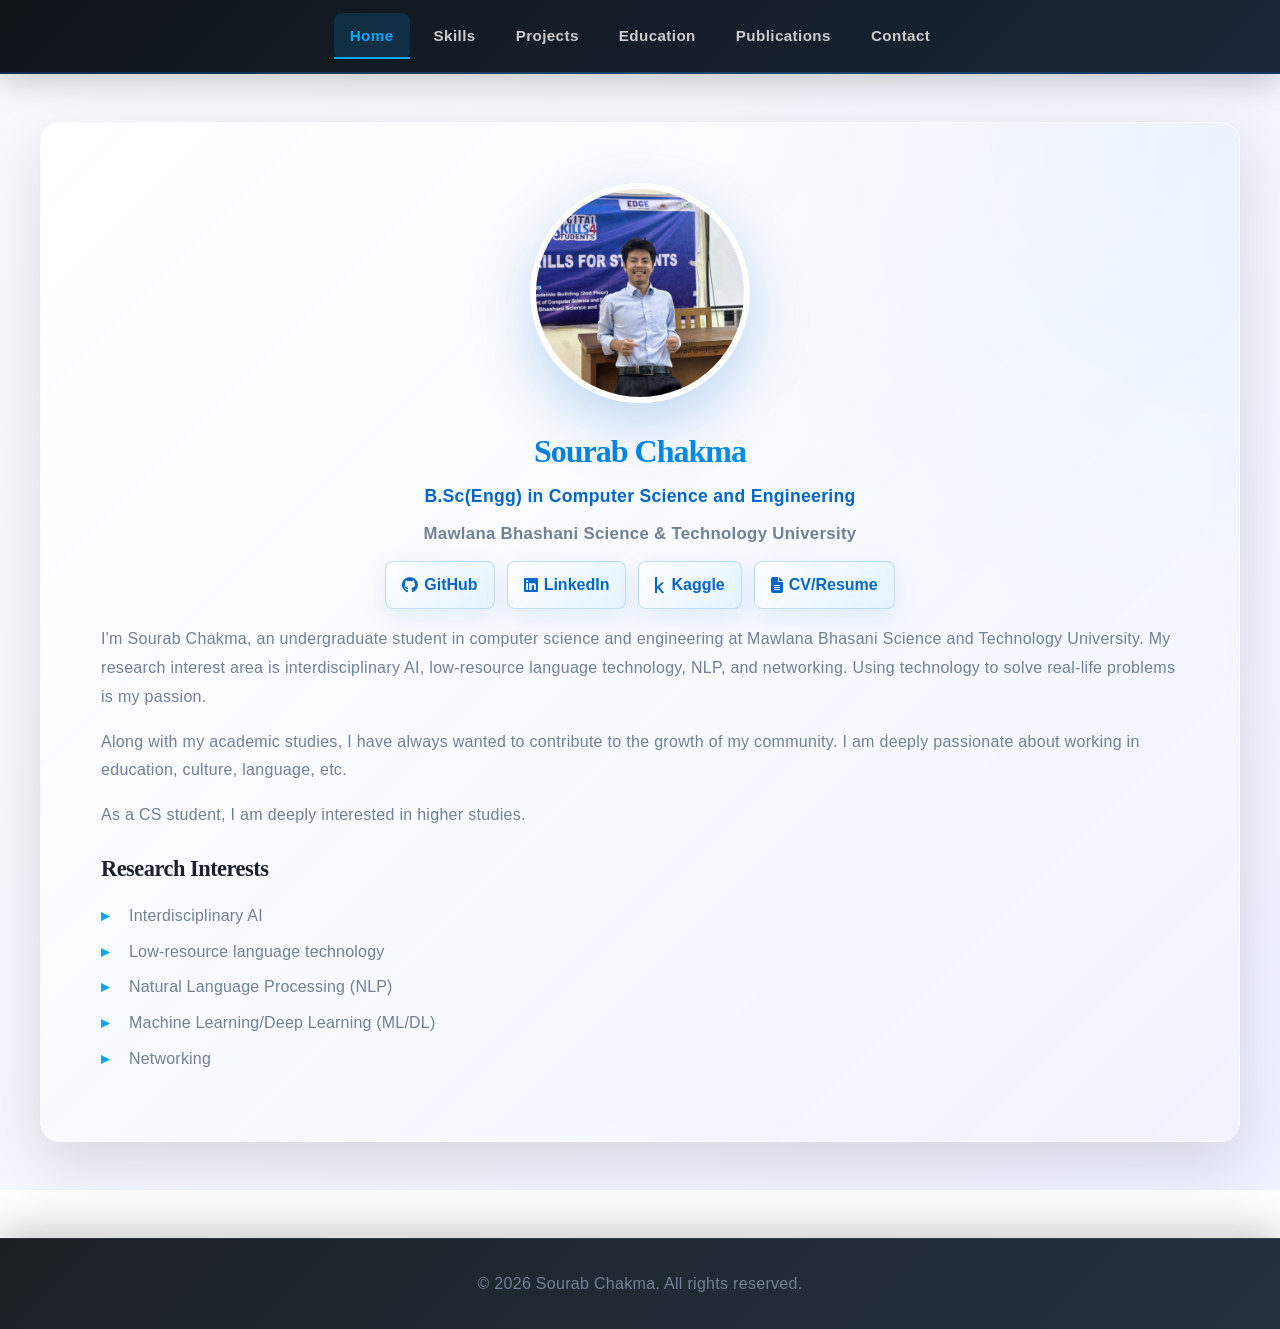
==== index.html @ adc8bde2 "Update: Move social links below university name" ====
<!DOCTYPE html>
<html lang="en">
<head>
    <meta charset="UTF-8">
    <meta name="viewport" content="width=device-width, initial-scale=1.0">
    <title>Sourab Chakma | Student Portfolio</title>
    <link rel="stylesheet" href="https://cdnjs.cloudflare.com/ajax/libs/font-awesome/6.5.1/css/all.min.css">
    <link rel="stylesheet" href="assets/styles.css">
</head>
<body>
    <div class="page-wrapper">
        <header class="main-header">
            <nav class="navbar">
                <button class="hamburger-menu" id="hamburger">
                    <span></span>
                    <span></span>
                    <span></span>
                </button>
                <ul class="nav-links" id="nav-links">
                    <li><a href="index.html">Home</a></li>
                    <li><a href="Skills.html">Skills</a></li>
                    <li><a href="projects.html">Projects</a></li>
                    <li><a href="education.html">Education</a></li>
                    <li><a href="publications.html">Publications</a></li>
                    <li><a href="contact.html">Contact</a></li>
                </ul>
            </nav>
        </header>

        <div class="scrollable-content-area">
            <div class="container">
                <section class="hero">
                    <div class="profile-image">
                        <img src="me.jpg" alt="Sourab Chakma">
                    </div>
                    <div>
                        <div class="intro-box">
                            <h1>Sourab Chakma</h1>
                            <p style="margin: 4px 0 6px 0; color: var(--primary); font-weight: 600; font-size: 1.1rem;">B.Sc(Engg) in Computer Science and Engineering</p>
                            <p style="margin: 0 0 8px 0; color: var(--text-light); font-size: 1.05rem; font-weight: 700;"><strong>Mawlana Bhashani Science & Technology University</strong></p>
                            <div class="social-links">
                                <a href="https://github.com/sourab337" target="_blank"><i class="fab fa-github"></i> GitHub</a>
                                <a href="https://www.linkedin.com/in/sourab-chakma-b78152263/" target="_blank"><i class="fab fa-linkedin"></i> LinkedIn</a>
                                <a href="#" target="_blank"><i class="fab fa-kaggle"></i> Kaggle</a>
                                <a href="Your_CV_Resume.pdf" target="_blank"><i class="fas fa-file-alt"></i> CV/Resume</a>
                            </div>
                            <p style="margin: 0 0 16px 0; color: var(--text-light); line-height: 1.8; font-size: 1rem;">
                                I'm Sourab Chakma, an undergraduate student in computer science and engineering at Mawlana Bhasani Science and Technology University. My research interest area is interdisciplinary AI, low-resource language technology, NLP, and networking. Using technology to solve real-life problems is my passion. 
                            </p>

                            <p style="margin: 0 0 16px 0; color: var(--text-light); line-height: 1.8; font-size: 1rem;">
                                Along with my academic studies, I have always wanted to contribute to the growth of my community. I am deeply passionate about working in education, culture, language, etc.
                            </p>

                            <p style="margin: 0 0 24px 0; color: var(--text-light); line-height: 1.8; font-size: 1rem;">
                                As a CS student, I am deeply interested in higher studies.
                            </p>

                            <h3>Research Interests</h3>
                            <ul>
                                <li>Interdisciplinary AI</li>
                                <li>Low-resource language technology</li>
                                <li>Natural Language Processing (NLP)</li>
                                <li>Machine Learning/Deep Learning (ML/DL)</li>
                                <li>Networking</li>
                            </ul>
                        </div>
                    </div>
                </section>
            </div>
        </div>

        <footer class="main-footer">
            <p>&copy; 2026 Sourab Chakma. All rights reserved.</p>
        </footer>
    </div>

    <script>
        // Hamburger menu toggle
        const hamburger = document.getElementById('hamburger');
        const navLinks = document.getElementById('nav-links');
        
        if (hamburger) {
            hamburger.addEventListener('click', () => {
                hamburger.classList.toggle('active');
                navLinks.classList.toggle('active');
            });
            
            // Close menu when a link is clicked
            document.querySelectorAll('.nav-links a').forEach(link => {
                link.addEventListener('click', () => {
                    hamburger.classList.remove('active');
                    navLinks.classList.remove('active');
                });
            });
        }
        
        // Highlight current page in navigation
        document.querySelectorAll('.nav-links a').forEach(link => {
            const href = link.getAttribute('href');
            const currentPage = window.location.pathname.split('/').pop() || 'index.html';
            if (href === currentPage || (href === 'index.html' && currentPage === '')) {
                link.classList.add('active');
            }
        });
    </script>
</body>

</html>
---- assets/styles.css ----
:root {
    --primary: #0066cc;
    --secondary: #00a8ff;
    --accent: #ff6b35;
    --bg-dark: #0f1419;
    --bg-light: #ffffff;
    --bg-alt: #f8fafc;
    --text: #1a202c;
    --text-light: #718096;
    --border: #e2e8f0;
    --success: #10b981;
}

@import url('https://fonts.googleapis.com/css2?family=Inter:wght@300;400;500;600;700;800&family=Merriweather:wght@400;700&display=swap');

* { 
    box-sizing: border-box;
    margin: 0;
    padding: 0;
}

/* Scrollbar styling */
::-webkit-scrollbar {
    width: 8px;
}
::-webkit-scrollbar-track {
    background: #f1f5f9;
}
::-webkit-scrollbar-thumb {
    background: var(--primary);
    border-radius: 4px;
}

html, body {
    height: 100%;
    font-family: 'Inter', -apple-system, BlinkMacSystemFont, 'Segoe UI', sans-serif;
    background: var(--bg-light);
    color: var(--text);
    line-height: 1.65;
    font-size: 16px;
    font-weight: 400;
    -webkit-font-smoothing: antialiased;
    -moz-osx-font-smoothing: grayscale;
}

h1, h2, h3, h4 {
    font-family: 'Merriweather', serif;
    font-weight: 700;
    line-height: 1.3;
    letter-spacing: -0.5px;
    color: var(--text);
}

h1 { 
    font-size: 2.8rem;
    font-weight: 700;
    letter-spacing: -1px;
    margin: 0 0 24px 0;
}

h2 { 
    font-size: 2rem;
    color: var(--primary);
    font-weight: 700;
    letter-spacing: -0.5px;
    margin: 0 0 24px 0;
}

h3 { 
    font-size: 1.4rem;
    font-weight: 700;
    margin: 0 0 16px 0;
}

h4 {
    font-size: 1.1rem;
    font-weight: 600;
    margin: 0 0 12px 0;
    color: var(--text);
}

p {
    margin: 0 0 16px 0;
    color: var(--text-light);
    line-height: 1.8;
    letter-spacing: 0.3px;
    font-weight: 400;
    font-size: 1rem;
}

a {
    color: var(--primary);
    text-decoration: none;
    transition: all 0.4s cubic-bezier(0.23, 1, 0.320, 1);
    font-weight: 500;
}
a:hover { color: var(--secondary); }

/* Header */
.main-header {
    background: linear-gradient(135deg, var(--bg-dark) 0%, #1a2636 100%);
    color: var(--bg-light);
    backdrop-filter: blur(10px);
    box-shadow: 0 8px 32px rgba(0, 0, 0, 0.2);
    position: sticky;
    top: 0;
    z-index: 100;
    border-bottom: 2px solid rgba(0, 168, 255, 0.2);
    border-image: linear-gradient(90deg, rgba(0, 102, 204, 0.3), rgba(0, 168, 255, 0.3), rgba(0, 102, 204, 0.3)) 1;
}

.navbar {
    max-width: 1200px;
    margin: 0 auto;
    display: flex;
    align-items: center;
    height: 72px;
    padding: 0 24px;
    justify-content: center;
    position: relative;
}

.hamburger-menu {
    display: none;
    flex-direction: column;
    cursor: pointer;
    gap: 6px;
    background: none;
    border: none;
    padding: 8px;
    z-index: 101;
}

.hamburger-menu span {
    width: 28px;
    height: 3px;
    background: #ccc;
    border-radius: 2px;
    transition: all 0.3s ease;
}

.hamburger-menu.active span:nth-child(1) {
    transform: rotate(45deg) translate(8px, 8px);
}

.hamburger-menu.active span:nth-child(2) {
    opacity: 0;
}

.hamburger-menu.active span:nth-child(3) {
    transform: rotate(-45deg) translate(8px, -8px);
}

.nav-links {
    list-style: none;
    display: flex;
    gap: 8px;
}

.nav-links a {
    color: #ccc;
    text-decoration: none;
    padding: 10px 16px;
    border-radius: 8px;
    display: inline-block;
    font-weight: 600;
    transition: all 0.4s cubic-bezier(0.23, 1, 0.320, 1);
    position: relative;
    font-size: 0.95rem;
    letter-spacing: 0.4px;
    font-family: 'Inter', sans-serif;
}

.nav-links a::after {
    content: '';
    position: absolute;
    bottom: 0;
    left: 0;
    width: 0;
    height: 2px;
    background: var(--secondary);
    transition: width 0.3s ease;
}

.nav-links a:hover {
    color: var(--secondary);
    background: rgba(0, 168, 255, 0.1);
}

.nav-links a:hover::after {
    width: 100%;
}

.nav-links a.active {
    color: var(--secondary);
    background: rgba(0, 168, 255, 0.15);
    border-radius: 8px;
}

.nav-links a.active::after {
    width: 100%;
}

.page-wrapper {
    display: flex;
    flex-direction: column;
    min-height: 100vh;
}

.scrollable-content-area {
    flex: 1;
    padding: 48px 24px;
    display: flex;
    justify-content: center;
    background: linear-gradient(135deg, #f8fafc 0%, #eef2ff 100%);
}

.container {
    max-width: 1200px;
    width: 100%;
}

/* Hero Section */
.hero {
    background: linear-gradient(135deg, rgba(255, 255, 255, 0.95) 0%, rgba(240, 244, 255, 0.9) 100%);
    backdrop-filter: blur(10px);
    padding: 60px;
    border-radius: 20px;
    display: flex;
    flex-direction: column;
    gap: 20px;
    align-items: center;
    box-shadow: 0 20px 60px rgba(0, 0, 0, 0.12), 0 0 1px rgba(0, 0, 0, 0.1);
    animation: slideIn 0.6s ease;
    border: 1px solid rgba(255, 255, 255, 0.5);
    position: relative;
    overflow: hidden;
}

.hero::before {
    content: '';
    position: absolute;
    top: -50%;
    right: -50%;
    width: 100%;
    height: 100%;
    background: radial-gradient(circle, rgba(0, 102, 204, 0.05) 0%, transparent 70%);
    pointer-events: none;
}

@keyframes slideIn {
    from {
        opacity: 0;
        transform: translateY(20px);
    }
    to {
        opacity: 1;
        transform: translateY(0);
    }
}

.name-tag {
    display: block;
    width: fit-content;
    margin: 0 auto 24px auto;
    background: linear-gradient(135deg, var(--primary), var(--secondary));
    color: white;
    padding: 16px 40px;
    border-radius: 12px;
    font-weight: 700;
    font-size: 0.95rem;
    letter-spacing: 0.6px;
    text-transform: uppercase;
    box-shadow: 0 8px 24px rgba(0, 102, 204, 0.3), 0 0 1px rgba(0, 0, 0, 0.1);
    animation: slideIn 0.6s ease;
}

.intro-box {
}

.intro-box h1 {
    margin-bottom: 8px;
    background: linear-gradient(135deg, var(--primary), var(--secondary));
    -webkit-background-clip: text;
    -webkit-text-fill-color: transparent;
    font-family: 'Merriweather', serif;
    font-weight: 700;
    letter-spacing: -1px;
    text-align: center;
    font-size: 2rem;
}

.intro-box h1 + p,
.intro-box h1 + p + p {
    text-align: center;
}

.intro-box p {
    color: var(--text-light);
    margin-bottom: 24px;
    line-height: 1.8;
    font-size: 1.05rem;
    letter-spacing: 0.3px;
}

.intro-box ul {
    list-style: none;
    margin-top: 20px;
}

.intro-box li {
    color: var(--text-light);
    margin-bottom: 10px;
    padding-left: 28px;
    position: relative;
    font-size: 1rem;
    line-height: 1.6;
    letter-spacing: 0.2px;
}

.intro-box li:before {
    content: '▸';
    position: absolute;
    left: 0;
    color: var(--secondary);
    font-weight: bold;
}

.profile-image {
    text-align: center;
    animation: float 3s ease-in-out infinite;
    position: relative;
}

.profile-image img {
    width: 220px;
    height: 220px;
    border-radius: 50%;
    object-fit: cover;
    border: 6px solid white;
    box-shadow: 0 20px 60px rgba(0, 102, 204, 0.25), 0 0 1px rgba(0, 0, 0, 0.1);
    transition: all 0.4s cubic-bezier(0.23, 1, 0.320, 1);
    backdrop-filter: blur(10px);
}

.profile-image img:hover {
    transform: scale(1.08) rotateZ(2deg);
    box-shadow: 0 30px 80px rgba(0, 102, 204, 0.35), 0 0 1px rgba(0, 0, 0, 0.1);
}

@keyframes float {
    0%, 100% { transform: translateY(0px); }
    50% { transform: translateY(-12px); }
}

.social-links {
    display: flex;
    gap: 12px;
    margin-top: 24px;
    margin-bottom: 16px;
    flex-wrap: wrap;
    justify-content: center;
}

.intro-box .social-links {
    margin-top: 12px;
    margin-bottom: 16px;
}

.social-links a {
    background: linear-gradient(135deg, rgba(255, 255, 255, 0.85), rgba(224, 242, 255, 0.8));
    color: var(--primary);
    padding: 10px 16px;
    border-radius: 8px;
    font-weight: 600;
    display: inline-flex;
    align-items: center;
    gap: 6px;
    transition: all 0.4s cubic-bezier(0.23, 1, 0.320, 1);
    border: 1px solid rgba(0, 102, 204, 0.2);
    backdrop-filter: blur(10px);
    box-shadow: 0 8px 24px rgba(0, 102, 204, 0.1), 0 0 1px rgba(0, 0, 0, 0.05);
}

.social-links a:hover {
    background: linear-gradient(135deg, var(--primary), var(--secondary));
    color: white;
    transform: translateY(-4px) scale(1.05);
    box-shadow: 0 16px 40px rgba(0, 102, 204, 0.3), 0 0 1px rgba(0, 0, 0, 0.1);
    border-color: rgba(0, 102, 204, 0.4);
}

/* Sections */
.section {
    margin-top: 32px;
    background: linear-gradient(135deg, rgba(255, 255, 255, 0.95) 0%, rgba(248, 250, 252, 0.9) 100%);
    backdrop-filter: blur(10px);
    padding: 32px;
    border-radius: 16px;
    box-shadow: 0 20px 60px rgba(0, 0, 0, 0.1), 0 0 1px rgba(0, 0, 0, 0.08);
    animation: slideIn 0.6s ease 0.1s both;
    border: 1px solid rgba(255, 255, 255, 0.5);
    border-top: 4px solid;
    border-image: linear-gradient(135deg, var(--primary), var(--secondary)) 1;
    position: relative;
    overflow: hidden;
    transition: all 0.3s ease;
}

.section::before {
    content: '';
    position: absolute;
    top: 0;
    right: 0;
    width: 400px;
    height: 400px;
    background: radial-gradient(circle, rgba(0, 168, 255, 0.05) 0%, transparent 70%);
    pointer-events: none;
    border-radius: 50%;
    transform: translate(100px, -100px);
}
.section:hover {
    box-shadow: 0 30px 80px rgba(0, 0, 0, 0.12), 0 0 1px rgba(0, 0, 0, 0.1);
    transform: translateY(-2px);
}

.section h2 {
    margin-bottom: 24px;
    display: flex;
    align-items: center;
    gap: 12px;
    font-size: 2rem;
    font-family: 'Merriweather', serif;
    font-weight: 700;
}

.section h2:before {
    content: '';
    width: 4px;
    height: 28px;
    background: linear-gradient(135deg, var(--primary), var(--secondary));
    border-radius: 2px;
}

.section p {
    color: var(--text-light);
    line-height: 1.8;
    font-size: 0.95rem;
    letter-spacing: 0.2px;
    margin-bottom: 16px;
}

.two-col {
    display: grid;
    grid-template-columns: 1fr 1fr;
    gap: 32px;
}

.two-col div {
    padding: 20px;
    background: linear-gradient(135deg, rgba(240, 244, 255, 0.85) 0%, rgba(248, 250, 252, 0.75) 100%);
    backdrop-filter: blur(10px);
    border-radius: 8px;
    transition: all 0.4s cubic-bezier(0.23, 1, 0.320, 1);
    border: 1px solid rgba(0, 102, 204, 0.1);
    box-shadow: 0 8px 24px rgba(0, 102, 204, 0.08), 0 0 1px rgba(0, 0, 0, 0.05);
}

.two-col div:hover {
    transform: translateY(-6px);
    box-shadow: 0 20px 50px rgba(0, 102, 204, 0.18), 0 0 1px rgba(0, 0, 0, 0.1);
    background: linear-gradient(135deg, rgba(240, 244, 255, 0.95) 0%, rgba(248, 250, 252, 0.9) 100%);
}

/* Skills Grid */
.skills-grid {
    display: grid;
    grid-template-columns: repeat(auto-fit, minmax(240px, 1fr));
    gap: 20px;
    margin-top: 24px;
}

.skill-group {
    background: linear-gradient(135deg, rgba(240, 244, 255, 0.8) 0%, rgba(248, 250, 252, 0.6) 100%);
    backdrop-filter: blur(10px);
    padding: 24px;
    border-radius: 12px;
    border-left: 4px solid;
    border-image: linear-gradient(180deg, var(--primary), var(--secondary)) 1;
    transition: all 0.3s cubic-bezier(0.23, 1, 0.320, 1);
    border: 1px solid rgba(0, 102, 204, 0.1);
    border-left: 4px solid var(--primary);
    position: relative;
    overflow: hidden;
}

.skill-group::before {
    content: '';
    position: absolute;
    inset: 0;
    background: linear-gradient(135deg, rgba(0, 168, 255, 0.05), transparent);
    pointer-events: none;
}

.skill-group:hover {
    transform: translateY(-6px);
    box-shadow: 0 20px 40px rgba(0, 102, 204, 0.2);
    background: linear-gradient(135deg, rgba(240, 244, 255, 0.95) 0%, rgba(248, 250, 252, 0.8) 100%);
}

.skill-group h3 {
    color: var(--primary);
    margin-bottom: 16px;
    font-size: 1.2rem;
    font-weight: 700;
    letter-spacing: 0.3px;
    font-family: 'Merriweather', serif;
}

.skill-group ul {
    list-style: none;
    display: flex;
    flex-wrap: wrap;
    gap: 8px;
}

.skill-group li {
    background: linear-gradient(135deg, rgba(255, 255, 255, 0.9) 0%, rgba(248, 250, 252, 0.85) 100%);
    color: var(--primary);
    padding: 7px 13px;
    border-radius: 20px;
    font-size: 0.9rem;
    font-weight: 600;
    border: 1px solid rgba(0, 102, 204, 0.2);
    transition: all 0.4s cubic-bezier(0.23, 1, 0.320, 1);
    letter-spacing: 0.2px;
    backdrop-filter: blur(4px);
    box-shadow: 0 4px 12px rgba(0, 102, 204, 0.05);
}

.skill-group li:hover {
    background: linear-gradient(135deg, var(--primary), var(--secondary));
    color: white;
    transform: scale(1.08) translateY(-2px);
    box-shadow: 0 8px 20px rgba(0, 102, 204, 0.25);
    border-color: rgba(0, 102, 204, 0.5);
}

/* Project cards */
.project {
    background: linear-gradient(135deg, rgba(248, 250, 255, 0.8) 0%, rgba(255, 255, 255, 0.9) 100%);
    border-left: 4px solid var(--secondary);
    padding: 24px;
    border-radius: 12px;
    margin-bottom: 16px;
    transition: all 0.3s cubic-bezier(0.23, 1, 0.320, 1);
    border: 1px solid rgba(0, 168, 255, 0.15);
    border-left: 4px solid var(--secondary);
    position: relative;
    overflow: hidden;
}

.project::before {
    content: '';
    position: absolute;
    left: 0;
    top: 0;
    height: 100%;
    width: 4px;
    background: linear-gradient(180deg, var(--secondary), transparent);
    opacity: 0;
    transition: opacity 0.3s ease;
}

.project:hover {
    transform: translateX(8px) translateY(-2px);
    box-shadow: 0 16px 40px rgba(0, 168, 255, 0.2);
}

.project h3 {
    color: var(--primary);
    margin-bottom: 8px;
    font-weight: 700;
    letter-spacing: 0.2px;
    font-family: 'Merriweather', serif;
}

.project p {
    color: var(--text-light);
    margin: 0;
    line-height: 1.6;
    font-size: 0.95rem;
}

/* Footer */
.main-footer {
    background: linear-gradient(135deg, rgba(15, 20, 25, 0.95) 0%, rgba(26, 38, 54, 0.95) 100%);
    backdrop-filter: blur(10px);
    color: #999;
    text-align: center;
    padding: 32px;
    margin-top: 48px;
    font-size: 0.9rem;
    border-top: 1px solid rgba(255, 255, 255, 0.08);
    letter-spacing: 0.3px;
    font-weight: 500;
    box-shadow: 0 -10px 40px rgba(0, 0, 0, 0.2);
    font-family: 'Inter', sans-serif;
}

.main-footer p {
    margin: 0;
    line-height: 1.6;
}

.main-footer a {
    color: var(--secondary);
    transition: all 0.3s cubic-bezier(0.23, 1, 0.320, 1);
    font-weight: 600;
}

.main-footer a:hover {
    color: white;
    text-decoration: underline;
}

/* Resume specific */
.resume-header {
    display: flex;
    gap: 24px;
    align-items: center;
    background: linear-gradient(135deg, rgba(255, 255, 255, 0.95) 0%, rgba(248, 250, 252, 0.9) 100%);
    backdrop-filter: blur(10px);
    padding: 32px;
    border-radius: 12px;
    box-shadow: 0 20px 60px rgba(0, 0, 0, 0.1), 0 0 1px rgba(0, 0, 0, 0.08);
    margin-bottom: 32px;
    animation: slideIn 0.6s ease;
    border: 1px solid rgba(255, 255, 255, 0.5);
}

.resume-header img {
    width: 140px;
    height: 140px;
    border-radius: 50%;
    object-fit: cover;
    border: 4px solid var(--primary);
    box-shadow: 0 12px 36px rgba(0, 102, 204, 0.25), 0 0 1px rgba(0, 0, 0, 0.1);
    transition: all 0.4s cubic-bezier(0.23, 1, 0.320, 1);
}

.resume-header img:hover {
    transform: scale(1.08) rotateZ(2deg);
    box-shadow: 0 16px 48px rgba(0, 102, 204, 0.35), 0 0 1px rgba(0, 0, 0, 0.1);
}

.resume-header h1 {
    margin: 0 0 12px 0;
    font-size: 2.2rem;
    font-weight: 800;
}

.contact {
    color: var(--text-light);
    font-size: 0.95rem;
    line-height: 1.7;
    letter-spacing: 0.2px;
}

.contact a {
    font-weight: 600;
}



/* Responsive */

/* ===== MOBILE FIRST - Extra Small Devices (max 480px) ===== */
@media (max-width: 480px) {
    html, body {
        font-size: 14px;
    }

    .hamburger-menu {
        display: flex;
    }

    .navbar {
        height: 56px;
        padding: 0 12px;
        justify-content: space-between;
    }

    .nav-links {
        position: fixed;
        top: 56px;
        left: 0;
        width: 100%;
        height: calc(100vh - 56px);
        background: linear-gradient(135deg, var(--bg-dark) 0%, #1a2636 100%);
        flex-direction: column;
        gap: 0;
        padding: 20px 0;
        transform: translateX(-100%);
        transition: transform 0.3s ease;
        overflow-y: auto;
        z-index: 100;
    }

    .nav-links.active {
        transform: translateX(0);
    }

    .nav-links li {
        width: 100%;
    }

    .nav-links a {
        display: block;
        width: 100%;
        padding: 16px 24px;
        border-radius: 0;
        font-size: 1rem;
    }

    .scrollable-content-area {
        padding: 16px 12px;
    }

    .hero {
        display: flex;
        flex-direction: column;
        padding: 16px;
        gap: 16px;
        border-radius: 12px;
    }

    .profile-image img {
        width: 160px;
        height: 160px;
    }

    h1 { 
        font-size: 1.8rem;
        margin-bottom: 16px;
    }

    h2 { 
        font-size: 1.3rem;
        margin-bottom: 16px;
    }

    h3 { 
        font-size: 1.1rem;
        margin-bottom: 12px;
    }

    .intro-box p {
        font-size: 0.95rem;
        margin-bottom: 16px;
    }

    .social-links {
        gap: 8px;
        margin-top: 16px;
    }

    .social-links a {
        padding: 8px 12px;
        font-size: 0.85rem;
        flex: 1;
        justify-content: center;
    }

    .section {
        padding: 16px;
        margin-top: 16px;
        border-radius: 12px;
    }

    .two-col {
        grid-template-columns: 1fr;
        gap: 16px;
    }

    .two-col div {
        padding: 16px;
    }

    .skills-grid {
        grid-template-columns: 1fr;
        gap: 12px;
    }

    .skill-group {
        padding: 16px;
    }

    .skill-group ul {
        gap: 6px;
    }

    .skill-group li {
        font-size: 0.85rem;
        padding: 6px 10px;
    }

    .project {
        padding: 16px;
        margin-bottom: 12px;
    }

    .project h3 {
        font-size: 1.05rem;
        margin-bottom: 6px;
    }

    .project p {
        font-size: 0.9rem;
    }

    .resume-header {
        flex-direction: column;
        padding: 16px;
        gap: 16px;
        margin-bottom: 16px;
    }

    .resume-header img {
        width: 100px;
        height: 100px;
    }

    .resume-header h1 {
        font-size: 1.6rem;
        margin-bottom: 8px;
    }

    .contact {
        font-size: 0.9rem;
    }

    .main-footer {
        padding: 20px 16px;
        font-size: 0.85rem;
    }

    .name-tag {
        padding: 12px 24px;
        font-size: 0.85rem;
        margin: 0 auto 16px auto;
    }

    .hero::before {
        width: 150%;
        height: 150%;
    }

    .section::before {
        width: 200px;
        height: 200px;
        transform: translate(80px, -80px);
    }
}

/* ===== SMALL DEVICES (481px - 768px) ===== */
@media (min-width: 481px) and (max-width: 768px) {
    html, body {
        font-size: 15px;
    }

    .hamburger-menu {
        display: flex;
    }

    .navbar {
        height: 64px;
        padding: 0 16px;
        justify-content: space-between;
    }

    .nav-links {
        position: fixed;
        top: 64px;
        left: 0;
        width: 100%;
        height: calc(100vh - 64px);
        background: linear-gradient(135deg, var(--bg-dark) 0%, #1a2636 100%);
        flex-direction: column;
        gap: 0;
        padding: 16px 0;
        transform: translateX(-100%);
        transition: transform 0.3s ease;
        overflow-y: auto;
        z-index: 100;
    }

    .nav-links.active {
        transform: translateX(0);
    }

    .nav-links li {
        width: 100%;
    }

    .nav-links a {
        display: block;
        width: 100%;
        padding: 14px 20px;
        border-radius: 0;
        font-size: 0.95rem;
    }

    .scrollable-content-area {
        padding: 24px 16px;
    }

    .hero {
        display: flex;
        flex-direction: column;
        padding: 28px;
        gap: 24px;
        border-radius: 16px;
    }

    .profile-image img {
        width: 200px;
        height: 200px;
    }

    h1 { 
        font-size: 2rem;
        margin-bottom: 16px;
    }

    h2 { 
        font-size: 1.5rem;
        margin-bottom: 16px;
    }

    h3 { 
        font-size: 1.2rem;
        margin-bottom: 12px;
    }

    .intro-box p {
        font-size: 0.95rem;
        margin-bottom: 16px;
    }

    .social-links {
        gap: 10px;
        margin-top: 16px;
    }

    .social-links a {
        padding: 9px 14px;
        font-size: 0.9rem;
    }

    .section {
        padding: 24px;
        margin-top: 24px;
        border-radius: 14px;
    }

    .two-col {
        grid-template-columns: 1fr;
        gap: 20px;
    }

    .two-col div {
        padding: 18px;
    }

    .skills-grid {
        grid-template-columns: repeat(auto-fit, minmax(180px, 1fr));
        gap: 16px;
    }

    .skill-group {
        padding: 20px;
    }

    .skill-group ul {
        gap: 8px;
    }

    .skill-group li {
        font-size: 0.88rem;
        padding: 6px 11px;
    }

    .project {
        padding: 20px;
        margin-bottom: 14px;
    }

    .project h3 {
        font-size: 1.1rem;
        margin-bottom: 8px;
    }

    .project p {
        font-size: 0.93rem;
    }

    .resume-header {
        flex-direction: column;
        padding: 24px;
        gap: 20px;
        margin-bottom: 24px;
    }

    .resume-header img {
        width: 120px;
        height: 120px;
    }

    .resume-header h1 {
        font-size: 1.8rem;
        margin-bottom: 8px;
    }

    .contact {
        font-size: 0.93rem;
    }

    .main-footer {
        padding: 24px 16px;
        font-size: 0.9rem;
    }

    .name-tag {
        padding: 14px 32px;
        font-size: 0.9rem;
        margin: 0 auto 20px auto;
    }
}

/* ===== TABLET & MEDIUM DEVICES (769px - 1024px) ===== */
@media (min-width: 769px) and (max-width: 1024px) {
    html, body {
        font-size: 15px;
    }

    .hamburger-menu {
        display: none;
    }

    .navbar {
        height: 68px;
        padding: 0 20px;
    }

    .nav-links {
        gap: 6px;
    }

    .nav-links a {
        padding: 9px 14px;
        font-size: 0.9rem;
    }

    .scrollable-content-area {
        padding: 32px 20px;
    }

    .hero {
        padding: 40px;
        gap: 16px;
    }

    .profile-image img {
        width: 200px;
        height: 200px;
    }

    h1 { 
        font-size: 2.2rem;
    }

    h2 { 
        font-size: 1.6rem;
    }

    h3 { 
        font-size: 1.2rem;
    }

    .section {
        padding: 28px;
        margin-top: 28px;
    }

    .two-col {
        grid-template-columns: 1fr 1fr;
        gap: 24px;
    }

    .two-col div {
        padding: 18px;
    }

    .skills-grid {
        grid-template-columns: repeat(auto-fit, minmax(220px, 1fr));
        gap: 18px;
    }

    .skill-group {
        padding: 22px;
    }

    .project {
        padding: 22px;
        margin-bottom: 14px;
    }

    .resume-header {
        flex-direction: row;
        padding: 28px;
        gap: 24px;
    }

    .resume-header img {
        width: 130px;
        height: 130px;
    }

    .resume-header h1 {
        font-size: 1.9rem;
        margin-bottom: 10px;
    }

    .main-footer {
        padding: 28px;
        font-size: 0.92rem;
    }

    .name-tag {
        padding: 16px 40px;
        font-size: 0.92rem;
    }

    .social-links {
        gap: 12px;
    }

    .social-links a {
        padding: 10px 15px;
        font-size: 0.92rem;
    }
}

/* ===== LARGE DEVICES (1025px - 1440px) ===== */
@media (min-width: 1025px) and (max-width: 1440px) {
    .hamburger-menu {
        display: none;
    }

    .navbar {
        height: 72px;
        padding: 0 24px;
    }

    .nav-links {
        gap: 8px;
    }

    .nav-links a {
        padding: 10px 16px;
        font-size: 0.95rem;
    }

    .scrollable-content-area {
        padding: 48px 24px;
    }

    .hero {
        padding: 60px;
        gap: 20px;
    }

    h1 { 
        font-size: 2.8rem;
    }

    h2 { 
        font-size: 2rem;
    }

    .section {
        padding: 32px;
        margin-top: 32px;
    }

    .two-col {
        grid-template-columns: 1fr 1fr;
        gap: 32px;
    }

    .skills-grid {
        grid-template-columns: repeat(auto-fit, minmax(240px, 1fr));
        gap: 20px;
    }

    .skill-group {
        padding: 24px;
    }

    .project {
        padding: 24px;
    }

    .resume-header {
        padding: 32px;
    }

    .main-footer {
        padding: 32px;
    }

    .social-links {
        gap: 12px;
        margin-top: 24px;
    }

    .social-links a {
        padding: 10px 16px;
    }
}

/* ===== EXTRA LARGE DEVICES (1441px and above) ===== */
@media (min-width: 1441px) {
    .hamburger-menu {
        display: none;
    }

    .navbar {
        height: 72px;
        padding: 0 24px;
    }

    .nav-links {
        gap: 8px;
    }

    .nav-links a {
        padding: 10px 16px;
        font-size: 1rem;
    }

    .scrollable-content-area {
        padding: 48px 24px;
    }

    .hero {
        padding: 60px;
        gap: 20px;
    }

    h1 { 
        font-size: 3rem;
    }

    h2 { 
        font-size: 2.1rem;
    }

    h3 { 
        font-size: 1.45rem;
    }

    .section {
        padding: 40px;
        margin-top: 40px;
    }

    .two-col {
        grid-template-columns: 1fr 1fr;
        gap: 40px;
    }

    .skills-grid {
        grid-template-columns: repeat(auto-fit, minmax(260px, 1fr));
        gap: 24px;
    }

    .skill-group {
        padding: 28px;
    }

    .project {
        padding: 28px;
        margin-bottom: 18px;
    }

    .resume-header {
        padding: 40px;
        gap: 32px;
    }

    .main-footer {
        padding: 40px;
    }

    .social-links {
        gap: 14px;
        margin-top: 28px;
    }

    .social-links a {
        padding: 11px 18px;
        font-size: 1.02rem;
    }

    .name-tag {
        padding: 18px 50px;
        font-size: 1rem;
    }
}

/* ===== LANDSCAPE ORIENTATION ===== */
@media (orientation: landscape) and (max-height: 600px) {
    .navbar {
        height: 56px;
    }

    .scrollable-content-area {
        padding: 20px 24px;
    }

    .hero {
        gap: 20px;
        padding: 20px;
    }

    .profile-image img {
        width: 150px;
        height: 150px;
    }

    h1 { 
        font-size: 1.8rem;
        margin-bottom: 12px;
    }

    h2 { 
        font-size: 1.3rem;
    }

    .section {
        padding: 20px;
    }

    .main-footer {
        padding: 12px;
    }
}

/* ===== PAGE SPECIFIC RESPONSIVE STYLES ===== */

/* Contact Grid Responsive */
@media (max-width: 480px) {
    .contact-grid {
        grid-template-columns: 1fr;
        gap: 16px;
        margin-bottom: 24px;
    }

    .contact-card {
        padding: 20px;
    }

    .contact-card i {
        font-size: 2rem;
    }

    .contact-card h3 {
        font-size: 1rem;
    }

    .intro-text {
        margin-bottom: 24px;
    }

    .intro-text h1 {
        font-size: 1.6rem;
    }

    .social-section {
        padding: 20px;
    }
}

@media (min-width: 481px) and (max-width: 768px) {
    .contact-grid {
        grid-template-columns: repeat(2, 1fr);
        gap: 16px;
        margin-bottom: 32px;
    }

    .contact-card {
        padding: 24px;
    }

    .contact-card i {
        font-size: 2.2rem;
    }

    .intro-text {
        margin-bottom: 32px;
    }

    .intro-text h1 {
        font-size: 1.9rem;
    }

    .social-section {
        padding: 28px;
    }
}

@media (min-width: 769px) {
    .contact-grid {
        grid-template-columns: repeat(3, 1fr);
        gap: 24px;
        margin-bottom: 40px;
    }

    .contact-card {
        padding: 32px;
    }

    .contact-card i {
        font-size: 2.5rem;
    }

    .intro-text {
        margin-bottom: 48px;
    }

    .intro-text h1 {
        font-size: 2.2rem;
    }

    .social-section {
        padding: 40px;
    }
}

/* Resume Page Responsive */
@media (max-width: 480px) {
    .resume-container {
        padding: 16px 12px;
    }

    .resume-header {
        flex-direction: column !important;
        padding: 16px !important;
        gap: 16px !important;
    }

    .resume-header img {
        width: 100px !important;
        height: 100px !important;
    }

    .resume-header h1 {
        font-size: 1.5rem !important;
        margin-bottom: 6px !important;
    }

    .resume-header > div {
        width: 100% !important;
    }

    .name-badge {
        padding: 10px 20px;
        font-size: 0.85rem;
    }

    .section {
        padding: 16px !important;
        margin-top: 16px !important;
    }

    .skills {
        gap: 8px !important;
    }

    .skills span {
        font-size: 0.85rem !important;
        padding: 6px 10px !important;
    }
}

@media (min-width: 481px) and (max-width: 768px) {
    .resume-container {
        padding: 20px 16px;
    }

    .resume-header {
        flex-direction: row !important;
        padding: 24px !important;
        gap: 20px !important;
    }

    .resume-header img {
        width: 110px !important;
        height: 110px !important;
    }

    .resume-header h1 {
        font-size: 1.7rem !important;
        margin-bottom: 8px !important;
    }

    .name-badge {
        padding: 11px 24px;
        font-size: 0.88rem;
    }

    .section {
        padding: 20px !important;
        margin-top: 20px !important;
    }

    .skills {
        gap: 10px !important;
    }

    .skills span {
        font-size: 0.9rem !important;
        padding: 7px 12px !important;
    }
}

@media (min-width: 769px) {
    .resume-container {
        padding: 40px 0;
    }

    .resume-header {
        flex-direction: row !important;
        padding: 32px !important;
        gap: 32px !important;
    }

    .resume-header img {
        width: 140px !important;
        height: 140px !important;
    }

    .resume-header h1 {
        font-size: 2rem !important;
        margin-bottom: 10px !important;
    }

    .section {
        padding: 32px !important;
        margin-top: 32px !important;
    }

    .skills {
        gap: 12px !important;
    }

    .skills span {
        font-size: 0.95rem !important;
        padding: 8px 14px !important;
    }
}

/* Touch-friendly interactions on mobile */
@media (hover: none) and (pointer: coarse) {
    .nav-links a,
    .social-links a,
    .skill-group li,
    .project,
    .contact-card {
        padding: 2px 2px;
        min-height: 44px;
        display: flex;
        align-items: center;
    }
}
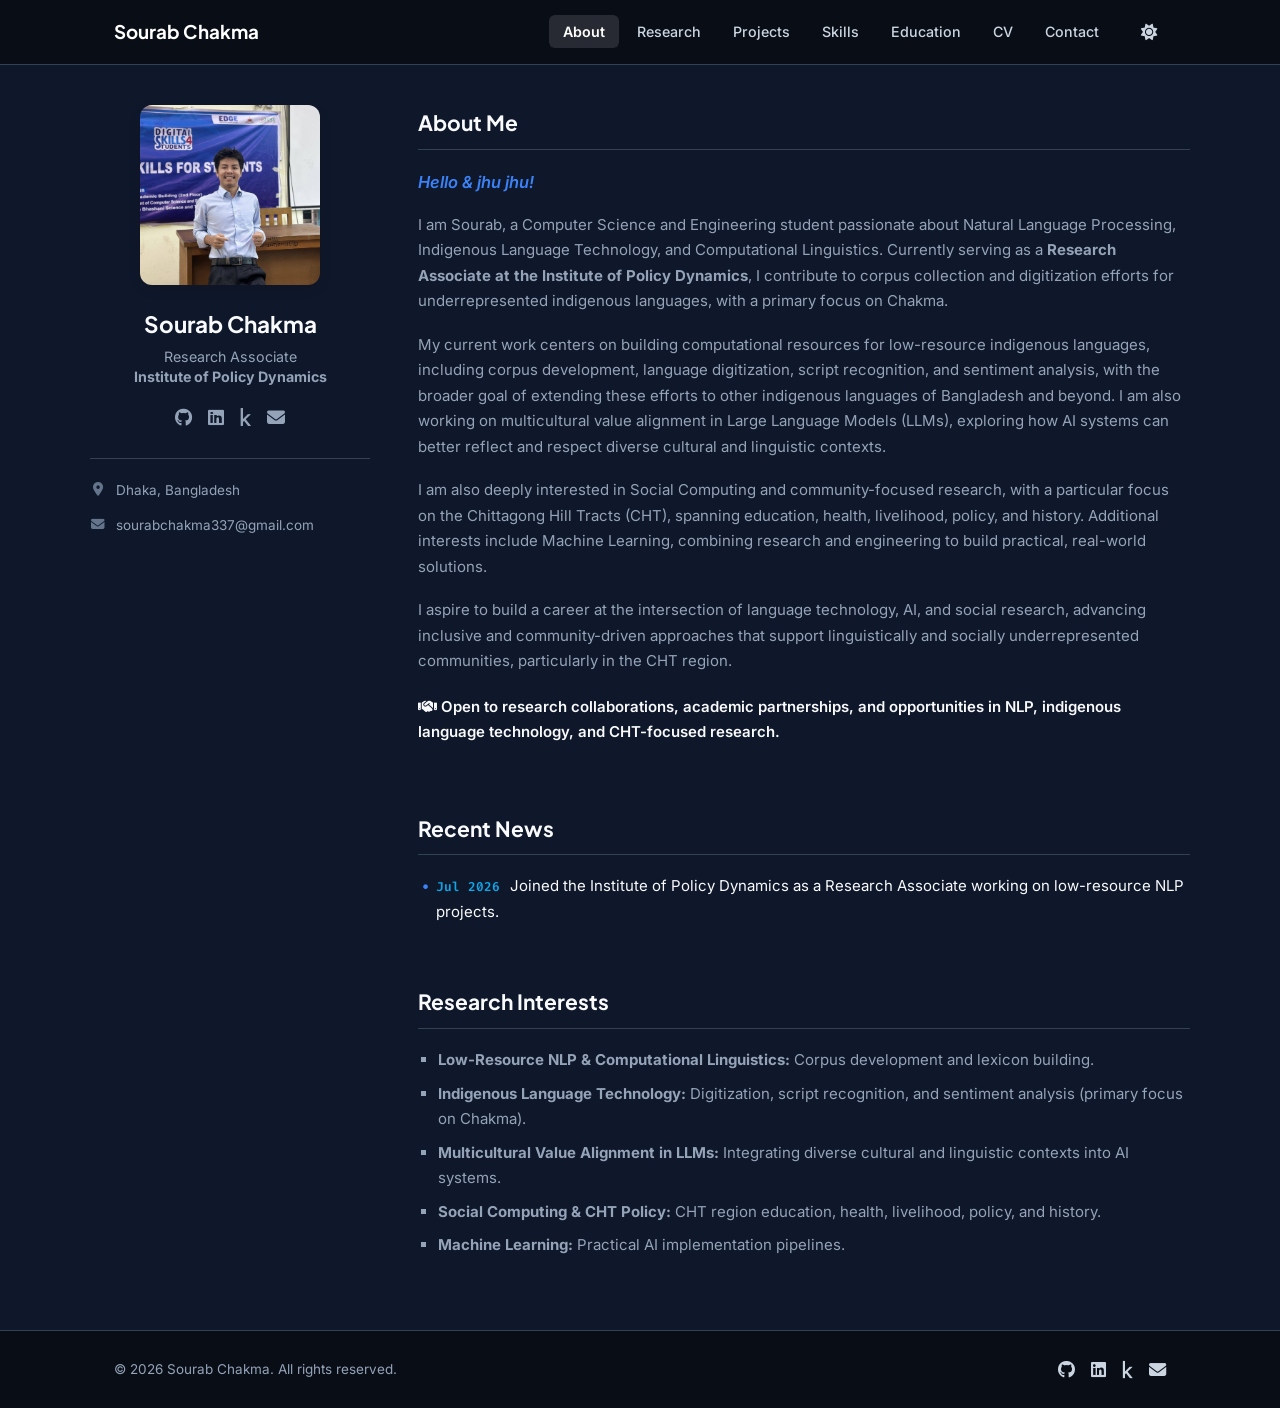
==== commit dba507e9: "Update portfolio site" ====
--- a/index.html
+++ b/index.html
@@ -1,109 +1,145 @@
-<!DOCTYPE html>
-<html lang="en">
-<head>
-    <meta charset="UTF-8">
-    <meta name="viewport" content="width=device-width, initial-scale=1.0">
-    <title>Sourab Chakma | Student Portfolio</title>
-    <link rel="stylesheet" href="https://cdnjs.cloudflare.com/ajax/libs/font-awesome/6.5.1/css/all.min.css">
-    <link rel="stylesheet" href="assets/styles.css">
-</head>
-<body>
-    <div class="page-wrapper">
-        <header class="main-header">
-            <nav class="navbar">
-                <button class="hamburger-menu" id="hamburger">
-                    <span></span>
-                    <span></span>
-                    <span></span>
-                </button>
-                <ul class="nav-links" id="nav-links">
-                    <li><a href="index.html">Home</a></li>
-                    <li><a href="Skills.html">Skills</a></li>
-                    <li><a href="projects.html">Projects</a></li>
-                    <li><a href="education.html">Education</a></li>
-                    <li><a href="publications.html">Publications</a></li>
-                    <li><a href="contact.html">Contact</a></li>
-                </ul>
-            </nav>
-        </header>
-
-        <div class="scrollable-content-area">
-            <div class="container">
-                <section class="hero">
-                    <div class="profile-image">
-                        <img src="me.jpg" alt="Sourab Chakma">
-                    </div>
-                    <div>
-                        <div class="intro-box">
-                            <h1>Sourab Chakma</h1>
-                            <p style="margin: 4px 0 6px 0; color: var(--primary); font-weight: 600; font-size: 1.1rem;">B.Sc(Engg) in Computer Science and Engineering</p>
-                            <p style="margin: 0 0 8px 0; color: var(--text-light); font-size: 1.05rem; font-weight: 700;"><strong>Mawlana Bhashani Science & Technology University</strong></p>
-                            <div class="social-links">
-                                <a href="https://github.com/sourab337" target="_blank"><i class="fab fa-github"></i> GitHub</a>
-                                <a href="https://www.linkedin.com/in/sourab-chakma-b78152263/" target="_blank"><i class="fab fa-linkedin"></i> LinkedIn</a>
-                                <a href="#" target="_blank"><i class="fab fa-kaggle"></i> Kaggle</a>
-                                <a href="Your_CV_Resume.pdf" target="_blank"><i class="fas fa-file-alt"></i> CV/Resume</a>
-                            </div>
-                            <p style="margin: 0 0 16px 0; color: var(--text-light); line-height: 1.8; font-size: 1rem;">
-                                I'm Sourab Chakma, an undergraduate student in computer science and engineering at Mawlana Bhasani Science and Technology University. My research interest area is interdisciplinary AI, low-resource language technology, NLP, and networking. Using technology to solve real-life problems is my passion. 
-                            </p>
-
-                            <p style="margin: 0 0 16px 0; color: var(--text-light); line-height: 1.8; font-size: 1rem;">
-                                Along with my academic studies, I have always wanted to contribute to the growth of my community. I am deeply passionate about working in education, culture, language, etc.
-                            </p>
-
-                            <p style="margin: 0 0 24px 0; color: var(--text-light); line-height: 1.8; font-size: 1rem;">
-                                As a CS student, I am deeply interested in higher studies.
-                            </p>
-
-                            <h3>Research Interests</h3>
-                            <ul>
-                                <li>Interdisciplinary AI</li>
-                                <li>Low-resource language technology</li>
-                                <li>Natural Language Processing (NLP)</li>
-                                <li>Machine Learning/Deep Learning (ML/DL)</li>
-                                <li>Networking</li>
-                            </ul>
-                        </div>
-                    </div>
-                </section>
-            </div>
-        </div>
-
-        <footer class="main-footer">
-            <p>&copy; 2026 Sourab Chakma. All rights reserved.</p>
-        </footer>
-    </div>
-
-    <script>
-        // Hamburger menu toggle
-        const hamburger = document.getElementById('hamburger');
-        const navLinks = document.getElementById('nav-links');
-        
-        if (hamburger) {
-            hamburger.addEventListener('click', () => {
-                hamburger.classList.toggle('active');
-                navLinks.classList.toggle('active');
-            });
-            
-            // Close menu when a link is clicked
-            document.querySelectorAll('.nav-links a').forEach(link => {
-                link.addEventListener('click', () => {
-                    hamburger.classList.remove('active');
-                    navLinks.classList.remove('active');
-                });
-            });
-        }
-        
-        // Highlight current page in navigation
-        document.querySelectorAll('.nav-links a').forEach(link => {
-            const href = link.getAttribute('href');
-            const currentPage = window.location.pathname.split('/').pop() || 'index.html';
-            if (href === currentPage || (href === 'index.html' && currentPage === '')) {
-                link.classList.add('active');
-            }
-        });
-    </script>
-</body>
-
-</html>
+<!DOCTYPE html>
+<html lang="en">
+<head>
+    <meta charset="UTF-8">
+    <meta name="viewport" content="width=device-width, initial-scale=1.0">
+    <title>Sourab Chakma | Academic Portfolio</title>
+    <script>
+        (function() {
+            const savedTheme = localStorage.getItem('portfolio-theme');
+            const initialTheme = savedTheme || 'dark';
+            document.documentElement.setAttribute('data-theme', initialTheme);
+        })();
+    </script>
+    <link rel="stylesheet" href="https://cdnjs.cloudflare.com/ajax/libs/font-awesome/6.5.1/css/all.min.css">
+    <link rel="stylesheet" href="assets/styles.css?v=1.0.1">
+    <script src="assets/theme.js?v=1.0.1" defer></script>
+</head>
+<body>
+    <div class="page-wrapper">
+        <header class="main-header">
+            <nav class="navbar">
+                <div class="nav-brand">Sourab Chakma</div>
+                <div class="nav-menu-wrapper">
+                    <ul class="nav-links" id="nav-links">
+                        <li><a href="index.html" class="active">About</a></li>
+                        <li><a href="publications.html">Research</a></li>
+                        <li><a href="projects.html">Projects</a></li>
+                        <li><a href="Skills.html">Skills</a></li>
+                        <li><a href="education.html">Education</a></li>
+                        <li><a href="resume.html">CV</a></li>
+                        <li><a href="contact.html">Contact</a></li>
+                    </ul>
+                    <button class="theme-toggle-btn" id="theme-toggle" aria-label="Toggle Theme">
+                        <i class="fas fa-moon"></i>
+                    </button>
+                    <button class="hamburger-menu" id="hamburger" aria-label="Toggle Menu">
+                        <span></span>
+                        <span></span>
+                        <span></span>
+                    </button>
+                </div>
+            </nav>
+        </header>
+
+        <main class="scrollable-content-area">
+            <div class="container">
+                <div class="layout-grid">
+                    <!-- Left Sidebar (Sticky) -->
+                    <aside class="sidebar">
+                        <img src="me.jpg" alt="Sourab Chakma" class="sidebar-profile-img">
+                        <h1 class="sidebar-name">Sourab Chakma</h1>
+                        <div class="sidebar-title">
+                            Research Associate<br>
+                            <strong>Institute of Policy Dynamics</strong>
+                        </div>
+                        
+                        <div class="sidebar-socials">
+                            <a href="https://github.com/sourab337" target="_blank" title="GitHub"><i class="fab fa-github"></i></a>
+                            <a href="https://www.linkedin.com/in/sourab-chakma-b78152263/" target="_blank" title="LinkedIn"><i class="fab fa-linkedin"></i></a>
+                            <a href="#" target="_blank" title="Kaggle"><i class="fab fa-kaggle"></i></a>
+                            <a href="mailto:sourabchakma337@gmail.com" title="Email"><i class="fas fa-envelope"></i></a>
+                        </div>
+                        
+                        <div class="sidebar-details">
+                            <div class="sidebar-detail-item">
+                                <i class="fas fa-map-marker-alt"></i>
+                                <span>Dhaka, Bangladesh</span>
+                            </div>
+                            <div class="sidebar-detail-item">
+                                <i class="fas fa-envelope"></i>
+                                <a href="mailto:sourabchakma337@gmail.com">sourabchakma337@gmail.com</a>
+                            </div>
+
+                        </div>
+                    </aside>
+
+                    <!-- Right Column Content -->
+                    <div class="content-area">
+                        <!-- Alert Banner -->
+
+
+                        <!-- About Me -->
+                        <section class="academic-section">
+                            <h2>About Me</h2>
+                            <p style="font-style: italic; font-weight: 600; color: var(--color-primary); margin-bottom: 16px; font-size: 1.1rem;">
+                                Hello & jhu jhu!
+                            </p>
+                            <p>
+                                I am Sourab, a Computer Science and Engineering student passionate about Natural Language Processing, Indigenous Language Technology, and Computational Linguistics. Currently serving as a <strong>Research Associate at the Institute of Policy Dynamics</strong>, I contribute to corpus collection and digitization efforts for underrepresented indigenous languages, with a primary focus on Chakma.
+                            </p>
+                            <p>
+                                My current work centers on building computational resources for low-resource indigenous languages, including corpus development, language digitization, script recognition, and sentiment analysis, with the broader goal of extending these efforts to other indigenous languages of Bangladesh and beyond. I am also working on multicultural value alignment in Large Language Models (LLMs), exploring how AI systems can better reflect and respect diverse cultural and linguistic contexts.
+                            </p>
+                            <p>
+                                I am also deeply interested in Social Computing and community-focused research, with a particular focus on the Chittagong Hill Tracts (CHT), spanning education, health, livelihood, policy, and history. Additional interests include Machine Learning, combining research and engineering to build practical, real-world solutions.
+                            </p>
+                            <p>
+                                I aspire to build a career at the intersection of language technology, AI, and social research, advancing inclusive and community-driven approaches that support linguistically and socially underrepresented communities, particularly in the CHT region.
+                            </p>
+                            <p style="font-weight: 600; color: var(--text-primary); margin-top: 20px;">
+                                <i class="fas fa-handshake"></i> Open to research collaborations, academic partnerships, and opportunities in NLP, indigenous language technology, and CHT-focused research.
+                            </p>
+                        </section>
+
+                        <!-- Recent News -->
+                        <section class="academic-section">
+                            <h2>Recent News</h2>
+                            <ul class="news-list">
+                                <li class="news-item">
+                                    <span class="news-date">Jul 2026</span> Joined the Institute of Policy Dynamics as a Research Associate working on low-resource NLP projects.
+                                </li>
+
+                            </ul>
+                        </section>
+
+                        <!-- Research Focus -->
+                        <section class="academic-section">
+                            <h2>Research Interests</h2>
+                            <ul style="list-style-type: square; margin-left: 20px; color: var(--text-secondary); margin-bottom: 20px;">
+                                <li style="margin-bottom: 8px;"><strong>Low-Resource NLP & Computational Linguistics:</strong> Corpus development and lexicon building.</li>
+                                <li style="margin-bottom: 8px;"><strong>Indigenous Language Technology:</strong> Digitization, script recognition, and sentiment analysis (primary focus on Chakma).</li>
+                                <li style="margin-bottom: 8px;"><strong>Multicultural Value Alignment in LLMs:</strong> Integrating diverse cultural and linguistic contexts into AI systems.</li>
+                                <li style="margin-bottom: 8px;"><strong>Social Computing & CHT Policy:</strong> CHT region education, health, livelihood, policy, and history.</li>
+                                <li style="margin-bottom: 8px;"><strong>Machine Learning:</strong> Practical AI implementation pipelines.</li>
+                            </ul>
+                        </section>
+                    </div>
+                </div>
+            </div>
+        </main>
+
+        <footer class="main-footer">
+            <div class="footer-content">
+                <p>&copy; 2026 Sourab Chakma. All rights reserved.</p>
+                <div class="footer-icons">
+                    <a href="https://github.com/sourab337" target="_blank"><i class="fab fa-github"></i></a>
+                    <a href="https://www.linkedin.com/in/sourab-chakma-b78152263/" target="_blank"><i class="fab fa-linkedin"></i></a>
+                    <a href="#" target="_blank"><i class="fab fa-kaggle"></i></a>
+                    <a href="mailto:sourabchakma337@gmail.com"><i class="fas fa-envelope"></i></a>
+                </div>
+            </div>
+        </footer>
+    </div>
+</body>
+</html>
--- a/assets/styles.css
+++ b/assets/styles.css
@@ -1,1587 +1,679 @@
+/* ==========================================
+   Sourab Chakma - Academic Portfolio CSS
+   Simple, Professional Academic Template
+   ========================================== */
+
+@import url('https://fonts.googleapis.com/css2?family=Inter:wght@300;400;500;600;700&family=Plus+Jakarta+Sans:wght@400;500;600;700;800&family=Fira+Code:wght@400;500&display=swap');
+
 :root {
-    --primary: #0066cc;
-    --secondary: #00a8ff;
-    --accent: #ff6b35;
-    --bg-dark: #0f1419;
-    --bg-light: #ffffff;
-    --bg-alt: #f8fafc;
-    --text: #1a202c;
-    --text-light: #718096;
-    --border: #e2e8f0;
-    --success: #10b981;
-}
-
-@import url('https://fonts.googleapis.com/css2?family=Inter:wght@300;400;500;600;700;800&family=Merriweather:wght@400;700&display=swap');
-
-* { 
+    /* Fonts */
+    --font-heading: 'Plus Jakarta Sans', sans-serif;
+    --font-body: 'Inter', sans-serif;
+    --font-mono: 'Fira Code', monospace;
+
+    /* Theme Variables - Default Dark */
+    --bg-primary: #0f172a;
+    --bg-secondary: #1e293b;
+    --bg-nav: #090d16;
+    
+    --color-primary: #3b82f6;       /* Academic Blue */
+    --color-secondary: #0ea5e9;
+    --color-accent: #a855f7;
+    
+    --text-primary: #f8fafc;
+    --text-secondary: #94a3b8;
+    --text-muted: #64748b;
+    
+    --border-color: #334155;
+    
+    /* Alert Banner Variables - Dark */
+    --alert-bg: rgba(254, 243, 199, 0.05);
+    --alert-border: rgba(217, 119, 6, 0.3);
+    --alert-text: #f59e0b;
+}
+
+/* --- Light Theme Variables --- */
+html[data-theme="light"] {
+    --bg-primary: #ffffff;
+    --bg-secondary: #f8fafc;
+    --bg-nav: #1e293b; /* Keep dark nav in light mode as per template */
+    
+    --color-primary: #1e40af;
+    --color-secondary: #0284c7;
+    
+    --text-primary: #0f172a;
+    --text-secondary: #475569;
+    --text-muted: #94a3b8;
+    
+    --border-color: #e2e8f0;
+    
+    /* Alert Banner Variables - Light */
+    --alert-bg: #fffbeb;
+    --alert-border: #fef3c7;
+    --alert-text: #b45309;
+}
+
+/* ==========================================
+   General & Reset Rules
+   ========================================== */
+* {
     box-sizing: border-box;
     margin: 0;
     padding: 0;
 }
 
-/* Scrollbar styling */
+html, body {
+    height: 100%;
+    font-family: var(--font-body);
+    background-color: var(--bg-primary);
+    color: var(--text-primary);
+    line-height: 1.7;
+    font-size: 15px;
+    -webkit-font-smoothing: antialiased;
+}
+
+p {
+    margin-bottom: 1.2rem;
+    color: var(--text-secondary);
+}
+
+a {
+    color: var(--color-primary);
+    text-decoration: none;
+    transition: color 0.2s ease;
+}
+a:hover {
+    color: var(--color-secondary);
+}
+
+/* Typography */
+h1, h2, h3, h4 {
+    font-family: var(--font-heading);
+    color: var(--text-primary);
+    font-weight: 700;
+}
+
+h1 { font-size: 2.2rem; margin-bottom: 0.5rem; }
+h2 { font-size: 1.6rem; margin-bottom: 1.5rem; }
+h3 { font-size: 1.2rem; margin-bottom: 0.8rem; }
+
+/* Custom Scrollbar */
 ::-webkit-scrollbar {
     width: 8px;
 }
 ::-webkit-scrollbar-track {
-    background: #f1f5f9;
+    background: var(--bg-primary);
 }
 ::-webkit-scrollbar-thumb {
-    background: var(--primary);
+    background: var(--border-color);
     border-radius: 4px;
 }
-
-html, body {
-    height: 100%;
-    font-family: 'Inter', -apple-system, BlinkMacSystemFont, 'Segoe UI', sans-serif;
-    background: var(--bg-light);
-    color: var(--text);
-    line-height: 1.65;
-    font-size: 16px;
-    font-weight: 400;
-    -webkit-font-smoothing: antialiased;
-    -moz-osx-font-smoothing: grayscale;
-}
-
-h1, h2, h3, h4 {
-    font-family: 'Merriweather', serif;
-    font-weight: 700;
-    line-height: 1.3;
-    letter-spacing: -0.5px;
-    color: var(--text);
-}
-
-h1 { 
-    font-size: 2.8rem;
-    font-weight: 700;
-    letter-spacing: -1px;
-    margin: 0 0 24px 0;
-}
-
-h2 { 
-    font-size: 2rem;
-    color: var(--primary);
-    font-weight: 700;
-    letter-spacing: -0.5px;
-    margin: 0 0 24px 0;
-}
-
-h3 { 
-    font-size: 1.4rem;
-    font-weight: 700;
-    margin: 0 0 16px 0;
-}
-
-h4 {
-    font-size: 1.1rem;
-    font-weight: 600;
-    margin: 0 0 12px 0;
-    color: var(--text);
-}
-
-p {
-    margin: 0 0 16px 0;
-    color: var(--text-light);
-    line-height: 1.8;
-    letter-spacing: 0.3px;
-    font-weight: 400;
-    font-size: 1rem;
-}
-
-a {
-    color: var(--primary);
-    text-decoration: none;
-    transition: all 0.4s cubic-bezier(0.23, 1, 0.320, 1);
-    font-weight: 500;
-}
-a:hover { color: var(--secondary); }
-
-/* Header */
+::-webkit-scrollbar-thumb:hover {
+    background: var(--color-primary);
+}
+
+/* Layout Wrapper */
+.page-wrapper {
+    display: flex;
+    flex-direction: column;
+    min-height: 100vh;
+}
+
+.scrollable-content-area {
+    flex: 1;
+    padding: 40px 24px;
+}
+
+.container {
+    max-width: 1100px;
+    margin: 0 auto;
+    width: 100%;
+}
+
+/* Two-Column Grid */
+.layout-grid {
+    display: grid;
+    grid-template-columns: 280px 1fr;
+    gap: 48px;
+    align-items: start;
+}
+
+/* ==========================================
+   Header & Navigation (Dark Blue/Gray Top Bar)
+   ========================================== */
 .main-header {
-    background: linear-gradient(135deg, var(--bg-dark) 0%, #1a2636 100%);
-    color: var(--bg-light);
-    backdrop-filter: blur(10px);
-    box-shadow: 0 8px 32px rgba(0, 0, 0, 0.2);
+    background-color: var(--bg-nav);
+    border-bottom: 1px solid var(--border-color);
     position: sticky;
     top: 0;
     z-index: 100;
-    border-bottom: 2px solid rgba(0, 168, 255, 0.2);
-    border-image: linear-gradient(90deg, rgba(0, 102, 204, 0.3), rgba(0, 168, 255, 0.3), rgba(0, 102, 204, 0.3)) 1;
 }
 
 .navbar {
-    max-width: 1200px;
+    max-width: 1100px;
     margin: 0 auto;
+    height: 64px;
     display: flex;
     align-items: center;
-    height: 72px;
+    justify-content: space-between;
     padding: 0 24px;
-    justify-content: center;
-    position: relative;
-}
-
+}
+
+.nav-brand {
+    font-family: var(--font-heading);
+    font-size: 1.25rem;
+    font-weight: 700;
+    color: #ffffff;
+}
+
+.nav-menu-wrapper {
+    display: flex;
+    align-items: center;
+    gap: 20px;
+}
+
+.nav-links {
+    list-style: none;
+    display: flex;
+    gap: 4px;
+}
+
+.nav-links a {
+    color: #cbd5e1;
+    padding: 8px 14px;
+    border-radius: 6px;
+    font-weight: 500;
+    font-size: 0.95rem;
+    transition: all 0.2s ease;
+}
+
+.nav-links a:hover {
+    color: #ffffff;
+    background-color: rgba(255, 255, 255, 0.08);
+}
+
+.nav-links a.active {
+    color: #ffffff;
+    font-weight: 600;
+    background-color: rgba(255, 255, 255, 0.12);
+}
+
+/* Hamburger menu button */
 .hamburger-menu {
     display: none;
     flex-direction: column;
-    cursor: pointer;
-    gap: 6px;
+    justify-content: space-between;
+    width: 24px;
+    height: 16px;
     background: none;
     border: none;
-    padding: 8px;
-    z-index: 101;
+    cursor: pointer;
+    z-index: 110;
+    padding: 0;
 }
 
 .hamburger-menu span {
-    width: 28px;
-    height: 3px;
-    background: #ccc;
-    border-radius: 2px;
+    width: 100%;
+    height: 2px;
+    background-color: #ffffff;
+    border-radius: 1px;
     transition: all 0.3s ease;
 }
 
+/* Hamburger animation */
 .hamburger-menu.active span:nth-child(1) {
-    transform: rotate(45deg) translate(8px, 8px);
-}
-
+    transform: translateY(7px) rotate(45deg);
+}
 .hamburger-menu.active span:nth-child(2) {
     opacity: 0;
 }
-
 .hamburger-menu.active span:nth-child(3) {
-    transform: rotate(-45deg) translate(8px, -8px);
-}
-
-.nav-links {
+    transform: translateY(-7px) rotate(-45deg);
+}
+
+/* Theme Toggle Button */
+.theme-toggle-btn {
+    background: none;
+    border: none;
+    color: #cbd5e1;
+    cursor: pointer;
+    display: flex;
+    align-items: center;
+    justify-content: center;
+    font-size: 1.1rem;
+    padding: 8px;
+    border-radius: 6px;
+    transition: all 0.2s ease;
+}
+
+.theme-toggle-btn:hover {
+    color: #ffffff;
+    background-color: rgba(255, 255, 255, 0.08);
+}
+
+/* ==========================================
+   Left Column: Sticky Sidebar
+   ========================================== */
+.sidebar {
+    position: sticky;
+    top: 100px;
+    display: flex;
+    flex-direction: column;
+    align-items: center;
+    text-align: center;
+}
+
+.sidebar-profile-img {
+    width: 180px;
+    height: 180px;
+    border-radius: 12px;
+    object-fit: cover;
+    margin-bottom: 20px;
+    box-shadow: 0 4px 12px rgba(0, 0, 0, 0.1);
+}
+
+.sidebar-name {
+    font-size: 1.5rem;
+    font-weight: 700;
+    margin-bottom: 4px;
+}
+
+.sidebar-title {
+    font-size: 0.95rem;
+    color: var(--text-secondary);
+    margin-bottom: 16px;
+    line-height: 1.4;
+}
+
+.sidebar-socials {
+    display: flex;
+    gap: 16px;
+    margin-bottom: 24px;
+    font-size: 1.2rem;
+}
+
+.sidebar-socials a {
+    color: var(--text-secondary);
+}
+
+.sidebar-socials a:hover {
+    color: var(--color-primary);
+}
+
+.sidebar-details {
+    width: 100%;
+    border-top: 1px solid var(--border-color);
+    padding-top: 20px;
+    text-align: left;
+    font-size: 0.9rem;
+    display: flex;
+    flex-direction: column;
+    gap: 12px;
+}
+
+.sidebar-detail-item {
+    display: flex;
+    align-items: flex-start;
+    gap: 10px;
+    color: var(--text-secondary);
+}
+
+.sidebar-detail-item i {
+    width: 16px;
+    color: var(--text-muted);
+    margin-top: 4px;
+    text-align: center;
+}
+
+.sidebar-detail-item span, 
+.sidebar-detail-item a {
+    flex: 1;
+    word-break: break-all;
+}
+
+.sidebar-detail-item a {
+    color: var(--text-secondary);
+}
+
+.sidebar-detail-item a:hover {
+    color: var(--color-primary);
+}
+
+/* ==========================================
+   Right Column: Content Area
+   ========================================== */
+.content-area {
+    display: flex;
+    flex-direction: column;
+    gap: 36px;
+}
+
+/* Section Styling */
+.academic-section {
+    padding-bottom: 12px;
+}
+
+.academic-section h2 {
+    font-size: 1.4rem;
+    font-weight: 700;
+    border-bottom: 1.5px solid var(--border-color);
+    padding-bottom: 8px;
+    margin-bottom: 18px;
+    color: var(--text-primary);
+    text-transform: capitalize;
+}
+
+/* Alert Banner */
+.alert-banner {
+    background-color: var(--alert-bg);
+    border: 1px solid var(--alert-border);
+    color: var(--alert-text);
+    border-radius: 8px;
+    padding: 12px 16px;
+    font-size: 0.95rem;
+    display: flex;
+    align-items: center;
+    gap: 10px;
+    margin-bottom: 8px;
+}
+
+.alert-banner i {
+    font-size: 1.1rem;
+}
+
+/* News List */
+.news-list {
     list-style: none;
-    display: flex;
+}
+
+.news-item {
+    margin-bottom: 12px;
+    position: relative;
+    padding-left: 18px;
+}
+
+.news-item::before {
+    content: '•';
+    position: absolute;
+    left: 4px;
+    color: var(--color-primary);
+    font-weight: bold;
+}
+
+.news-date {
+    font-family: var(--font-mono);
+    font-weight: 600;
+    font-size: 0.85rem;
+    color: var(--color-secondary);
+    margin-right: 6px;
+}
+
+/* Experience / Education items */
+.resume-item {
+    margin-bottom: 24px;
+}
+
+.resume-item-header {
+    display: flex;
+    justify-content: space-between;
+    align-items: baseline;
+    margin-bottom: 4px;
+    flex-wrap: wrap;
     gap: 8px;
 }
 
-.nav-links a {
-    color: #ccc;
-    text-decoration: none;
-    padding: 10px 16px;
-    border-radius: 8px;
-    display: inline-block;
+.resume-item-title {
+    font-size: 1.1rem;
+    font-weight: 700;
+    color: var(--text-primary);
+}
+
+.resume-item-org {
+    font-size: 1rem;
     font-weight: 600;
-    transition: all 0.4s cubic-bezier(0.23, 1, 0.320, 1);
+    color: var(--text-secondary);
+}
+
+.resume-item-date {
+    font-family: var(--font-mono);
+    font-size: 0.85rem;
+    color: var(--color-secondary);
+    font-weight: 600;
+}
+
+.resume-item-details {
+    margin-top: 6px;
+    list-style-type: none;
+}
+
+.resume-item-details li {
+    font-size: 0.95rem;
+    color: var(--text-secondary);
     position: relative;
-    font-size: 0.95rem;
-    letter-spacing: 0.4px;
-    font-family: 'Inter', sans-serif;
-}
-
-.nav-links a::after {
-    content: '';
-    position: absolute;
-    bottom: 0;
-    left: 0;
-    width: 0;
-    height: 2px;
-    background: var(--secondary);
-    transition: width 0.3s ease;
-}
-
-.nav-links a:hover {
-    color: var(--secondary);
-    background: rgba(0, 168, 255, 0.1);
-}
-
-.nav-links a:hover::after {
-    width: 100%;
-}
-
-.nav-links a.active {
-    color: var(--secondary);
-    background: rgba(0, 168, 255, 0.15);
-    border-radius: 8px;
-}
-
-.nav-links a.active::after {
-    width: 100%;
-}
-
-.page-wrapper {
-    display: flex;
-    flex-direction: column;
-    min-height: 100vh;
-}
-
-.scrollable-content-area {
-    flex: 1;
-    padding: 48px 24px;
-    display: flex;
-    justify-content: center;
-    background: linear-gradient(135deg, #f8fafc 0%, #eef2ff 100%);
-}
-
-.container {
-    max-width: 1200px;
-    width: 100%;
-}
-
-/* Hero Section */
-.hero {
-    background: linear-gradient(135deg, rgba(255, 255, 255, 0.95) 0%, rgba(240, 244, 255, 0.9) 100%);
-    backdrop-filter: blur(10px);
-    padding: 60px;
-    border-radius: 20px;
-    display: flex;
-    flex-direction: column;
-    gap: 20px;
-    align-items: center;
-    box-shadow: 0 20px 60px rgba(0, 0, 0, 0.12), 0 0 1px rgba(0, 0, 0, 0.1);
-    animation: slideIn 0.6s ease;
-    border: 1px solid rgba(255, 255, 255, 0.5);
-    position: relative;
-    overflow: hidden;
-}
-
-.hero::before {
-    content: '';
-    position: absolute;
-    top: -50%;
-    right: -50%;
-    width: 100%;
-    height: 100%;
-    background: radial-gradient(circle, rgba(0, 102, 204, 0.05) 0%, transparent 70%);
-    pointer-events: none;
-}
-
-@keyframes slideIn {
-    from {
-        opacity: 0;
-        transform: translateY(20px);
-    }
-    to {
-        opacity: 1;
-        transform: translateY(0);
-    }
-}
-
-.name-tag {
-    display: block;
-    width: fit-content;
-    margin: 0 auto 24px auto;
-    background: linear-gradient(135deg, var(--primary), var(--secondary));
-    color: white;
-    padding: 16px 40px;
-    border-radius: 12px;
-    font-weight: 700;
-    font-size: 0.95rem;
-    letter-spacing: 0.6px;
-    text-transform: uppercase;
-    box-shadow: 0 8px 24px rgba(0, 102, 204, 0.3), 0 0 1px rgba(0, 0, 0, 0.1);
-    animation: slideIn 0.6s ease;
-}
-
-.intro-box {
-}
-
-.intro-box h1 {
-    margin-bottom: 8px;
-    background: linear-gradient(135deg, var(--primary), var(--secondary));
-    -webkit-background-clip: text;
-    -webkit-text-fill-color: transparent;
-    font-family: 'Merriweather', serif;
-    font-weight: 700;
-    letter-spacing: -1px;
-    text-align: center;
-    font-size: 2rem;
-}
-
-.intro-box h1 + p,
-.intro-box h1 + p + p {
-    text-align: center;
-}
-
-.intro-box p {
-    color: var(--text-light);
-    margin-bottom: 24px;
-    line-height: 1.8;
-    font-size: 1.05rem;
-    letter-spacing: 0.3px;
-}
-
-.intro-box ul {
-    list-style: none;
-    margin-top: 20px;
-}
-
-.intro-box li {
-    color: var(--text-light);
-    margin-bottom: 10px;
-    padding-left: 28px;
-    position: relative;
-    font-size: 1rem;
-    line-height: 1.6;
-    letter-spacing: 0.2px;
-}
-
-.intro-box li:before {
-    content: '▸';
+    padding-left: 16px;
+    margin-bottom: 6px;
+}
+
+.resume-item-details li::before {
+    content: '→';
     position: absolute;
     left: 0;
-    color: var(--secondary);
-    font-weight: bold;
-}
-
-.profile-image {
-    text-align: center;
-    animation: float 3s ease-in-out infinite;
-    position: relative;
-}
-
-.profile-image img {
-    width: 220px;
-    height: 220px;
-    border-radius: 50%;
-    object-fit: cover;
-    border: 6px solid white;
-    box-shadow: 0 20px 60px rgba(0, 102, 204, 0.25), 0 0 1px rgba(0, 0, 0, 0.1);
-    transition: all 0.4s cubic-bezier(0.23, 1, 0.320, 1);
-    backdrop-filter: blur(10px);
-}
-
-.profile-image img:hover {
-    transform: scale(1.08) rotateZ(2deg);
-    box-shadow: 0 30px 80px rgba(0, 102, 204, 0.35), 0 0 1px rgba(0, 0, 0, 0.1);
-}
-
-@keyframes float {
-    0%, 100% { transform: translateY(0px); }
-    50% { transform: translateY(-12px); }
-}
-
-.social-links {
-    display: flex;
-    gap: 12px;
-    margin-top: 24px;
-    margin-bottom: 16px;
+    color: var(--color-primary);
+}
+
+/* Projects & Skills Layouts */
+.grid-container {
+    display: grid;
+    grid-template-columns: repeat(auto-fit, minmax(320px, 1fr));
+    gap: 20px;
+}
+
+.card {
+    background-color: var(--bg-secondary);
+    border: 1px solid var(--border-color);
+    border-radius: 12px;
+    padding: 20px;
+    transition: transform 0.2s ease, border-color 0.2s ease;
+}
+
+.card:hover {
+    transform: translateY(-2px);
+    border-color: var(--color-primary);
+}
+
+.card-title {
+    font-size: 1.15rem;
+    font-weight: 700;
+    margin-bottom: 8px;
+}
+
+.card-subtitle {
+    font-size: 0.9rem;
+    color: var(--color-secondary);
+    margin-bottom: 12px;
+    font-weight: 600;
+}
+
+.card-tags {
+    display: flex;
     flex-wrap: wrap;
-    justify-content: center;
-}
-
-.intro-box .social-links {
-    margin-top: 12px;
-    margin-bottom: 16px;
-}
-
-.social-links a {
-    background: linear-gradient(135deg, rgba(255, 255, 255, 0.85), rgba(224, 242, 255, 0.8));
-    color: var(--primary);
-    padding: 10px 16px;
-    border-radius: 8px;
-    font-weight: 600;
-    display: inline-flex;
-    align-items: center;
     gap: 6px;
-    transition: all 0.4s cubic-bezier(0.23, 1, 0.320, 1);
-    border: 1px solid rgba(0, 102, 204, 0.2);
-    backdrop-filter: blur(10px);
-    box-shadow: 0 8px 24px rgba(0, 102, 204, 0.1), 0 0 1px rgba(0, 0, 0, 0.05);
-}
-
-.social-links a:hover {
-    background: linear-gradient(135deg, var(--primary), var(--secondary));
-    color: white;
-    transform: translateY(-4px) scale(1.05);
-    box-shadow: 0 16px 40px rgba(0, 102, 204, 0.3), 0 0 1px rgba(0, 0, 0, 0.1);
-    border-color: rgba(0, 102, 204, 0.4);
-}
-
-/* Sections */
-.section {
-    margin-top: 32px;
-    background: linear-gradient(135deg, rgba(255, 255, 255, 0.95) 0%, rgba(248, 250, 252, 0.9) 100%);
-    backdrop-filter: blur(10px);
-    padding: 32px;
-    border-radius: 16px;
-    box-shadow: 0 20px 60px rgba(0, 0, 0, 0.1), 0 0 1px rgba(0, 0, 0, 0.08);
-    animation: slideIn 0.6s ease 0.1s both;
-    border: 1px solid rgba(255, 255, 255, 0.5);
-    border-top: 4px solid;
-    border-image: linear-gradient(135deg, var(--primary), var(--secondary)) 1;
-    position: relative;
-    overflow: hidden;
-    transition: all 0.3s ease;
-}
-
-.section::before {
-    content: '';
-    position: absolute;
-    top: 0;
-    right: 0;
-    width: 400px;
-    height: 400px;
-    background: radial-gradient(circle, rgba(0, 168, 255, 0.05) 0%, transparent 70%);
-    pointer-events: none;
-    border-radius: 50%;
-    transform: translate(100px, -100px);
-}
-.section:hover {
-    box-shadow: 0 30px 80px rgba(0, 0, 0, 0.12), 0 0 1px rgba(0, 0, 0, 0.1);
-    transform: translateY(-2px);
-}
-
-.section h2 {
-    margin-bottom: 24px;
-    display: flex;
-    align-items: center;
-    gap: 12px;
-    font-size: 2rem;
-    font-family: 'Merriweather', serif;
-    font-weight: 700;
-}
-
-.section h2:before {
-    content: '';
-    width: 4px;
-    height: 28px;
-    background: linear-gradient(135deg, var(--primary), var(--secondary));
-    border-radius: 2px;
-}
-
-.section p {
-    color: var(--text-light);
-    line-height: 1.8;
-    font-size: 0.95rem;
-    letter-spacing: 0.2px;
-    margin-bottom: 16px;
-}
-
-.two-col {
+    margin-top: 16px;
+}
+
+.card-tags span {
+    font-family: var(--font-mono);
+    font-size: 0.75rem;
+    background-color: var(--bg-primary);
+    color: var(--color-secondary);
+    border: 1px solid var(--border-color);
+    padding: 2px 8px;
+    border-radius: 4px;
+}
+
+/* Contact Page Grid */
+.contact-container {
     display: grid;
-    grid-template-columns: 1fr 1fr;
-    gap: 32px;
-}
-
-.two-col div {
-    padding: 20px;
-    background: linear-gradient(135deg, rgba(240, 244, 255, 0.85) 0%, rgba(248, 250, 252, 0.75) 100%);
-    backdrop-filter: blur(10px);
-    border-radius: 8px;
-    transition: all 0.4s cubic-bezier(0.23, 1, 0.320, 1);
-    border: 1px solid rgba(0, 102, 204, 0.1);
-    box-shadow: 0 8px 24px rgba(0, 102, 204, 0.08), 0 0 1px rgba(0, 0, 0, 0.05);
-}
-
-.two-col div:hover {
-    transform: translateY(-6px);
-    box-shadow: 0 20px 50px rgba(0, 102, 204, 0.18), 0 0 1px rgba(0, 0, 0, 0.1);
-    background: linear-gradient(135deg, rgba(240, 244, 255, 0.95) 0%, rgba(248, 250, 252, 0.9) 100%);
-}
-
-/* Skills Grid */
-.skills-grid {
-    display: grid;
-    grid-template-columns: repeat(auto-fit, minmax(240px, 1fr));
-    gap: 20px;
-    margin-top: 24px;
-}
-
-.skill-group {
-    background: linear-gradient(135deg, rgba(240, 244, 255, 0.8) 0%, rgba(248, 250, 252, 0.6) 100%);
-    backdrop-filter: blur(10px);
-    padding: 24px;
-    border-radius: 12px;
-    border-left: 4px solid;
-    border-image: linear-gradient(180deg, var(--primary), var(--secondary)) 1;
-    transition: all 0.3s cubic-bezier(0.23, 1, 0.320, 1);
-    border: 1px solid rgba(0, 102, 204, 0.1);
-    border-left: 4px solid var(--primary);
-    position: relative;
-    overflow: hidden;
-}
-
-.skill-group::before {
-    content: '';
-    position: absolute;
-    inset: 0;
-    background: linear-gradient(135deg, rgba(0, 168, 255, 0.05), transparent);
-    pointer-events: none;
-}
-
-.skill-group:hover {
-    transform: translateY(-6px);
-    box-shadow: 0 20px 40px rgba(0, 102, 204, 0.2);
-    background: linear-gradient(135deg, rgba(240, 244, 255, 0.95) 0%, rgba(248, 250, 252, 0.8) 100%);
-}
-
-.skill-group h3 {
-    color: var(--primary);
-    margin-bottom: 16px;
-    font-size: 1.2rem;
-    font-weight: 700;
-    letter-spacing: 0.3px;
-    font-family: 'Merriweather', serif;
-}
-
-.skill-group ul {
-    list-style: none;
-    display: flex;
-    flex-wrap: wrap;
-    gap: 8px;
-}
-
-.skill-group li {
-    background: linear-gradient(135deg, rgba(255, 255, 255, 0.9) 0%, rgba(248, 250, 252, 0.85) 100%);
-    color: var(--primary);
-    padding: 7px 13px;
-    border-radius: 20px;
+    grid-template-columns: 1fr;
+    gap: 24px;
+}
+
+.form-group {
+    margin-bottom: 18px;
+}
+
+.form-group label {
+    display: block;
     font-size: 0.9rem;
     font-weight: 600;
-    border: 1px solid rgba(0, 102, 204, 0.2);
-    transition: all 0.4s cubic-bezier(0.23, 1, 0.320, 1);
-    letter-spacing: 0.2px;
-    backdrop-filter: blur(4px);
-    box-shadow: 0 4px 12px rgba(0, 102, 204, 0.05);
-}
-
-.skill-group li:hover {
-    background: linear-gradient(135deg, var(--primary), var(--secondary));
-    color: white;
-    transform: scale(1.08) translateY(-2px);
-    box-shadow: 0 8px 20px rgba(0, 102, 204, 0.25);
-    border-color: rgba(0, 102, 204, 0.5);
-}
-
-/* Project cards */
-.project {
-    background: linear-gradient(135deg, rgba(248, 250, 255, 0.8) 0%, rgba(255, 255, 255, 0.9) 100%);
-    border-left: 4px solid var(--secondary);
+    margin-bottom: 6px;
+    color: var(--text-primary);
+}
+
+.form-control {
+    width: 100%;
+    background-color: var(--bg-secondary);
+    border: 1px solid var(--border-color);
+    color: var(--text-primary);
+    padding: 10px 14px;
+    border-radius: 8px;
+    font-family: var(--font-body);
+    font-size: 0.95rem;
+    transition: border-color 0.2s ease;
+}
+
+.form-control:focus {
+    outline: none;
+    border-color: var(--color-primary);
+}
+
+textarea.form-control {
+    resize: vertical;
+    min-height: 100px;
+}
+
+.btn-submit {
+    background-color: var(--color-primary);
+    color: #ffffff;
+    border: none;
+    padding: 12px 24px;
+    border-radius: 8px;
+    font-size: 0.95rem;
+    font-weight: 600;
+    cursor: pointer;
+    transition: background-color 0.2s ease;
+}
+
+.btn-submit:hover {
+    background-color: var(--color-secondary);
+}
+
+/* ==========================================
+   Footer Styling
+   ========================================= */
+.main-footer {
+    border-top: 1px solid var(--border-color);
     padding: 24px;
-    border-radius: 12px;
-    margin-bottom: 16px;
-    transition: all 0.3s cubic-bezier(0.23, 1, 0.320, 1);
-    border: 1px solid rgba(0, 168, 255, 0.15);
-    border-left: 4px solid var(--secondary);
-    position: relative;
-    overflow: hidden;
-}
-
-.project::before {
-    content: '';
-    position: absolute;
-    left: 0;
-    top: 0;
-    height: 100%;
-    width: 4px;
-    background: linear-gradient(180deg, var(--secondary), transparent);
-    opacity: 0;
-    transition: opacity 0.3s ease;
-}
-
-.project:hover {
-    transform: translateX(8px) translateY(-2px);
-    box-shadow: 0 16px 40px rgba(0, 168, 255, 0.2);
-}
-
-.project h3 {
-    color: var(--primary);
-    margin-bottom: 8px;
-    font-weight: 700;
-    letter-spacing: 0.2px;
-    font-family: 'Merriweather', serif;
-}
-
-.project p {
-    color: var(--text-light);
-    margin: 0;
-    line-height: 1.6;
-    font-size: 0.95rem;
-}
-
-/* Footer */
-.main-footer {
-    background: linear-gradient(135deg, rgba(15, 20, 25, 0.95) 0%, rgba(26, 38, 54, 0.95) 100%);
-    backdrop-filter: blur(10px);
-    color: #999;
-    text-align: center;
-    padding: 32px;
-    margin-top: 48px;
+    background-color: var(--bg-nav);
+    color: #cbd5e1;
     font-size: 0.9rem;
-    border-top: 1px solid rgba(255, 255, 255, 0.08);
-    letter-spacing: 0.3px;
-    font-weight: 500;
-    box-shadow: 0 -10px 40px rgba(0, 0, 0, 0.2);
-    font-family: 'Inter', sans-serif;
-}
-
-.main-footer p {
-    margin: 0;
-    line-height: 1.6;
-}
-
-.main-footer a {
-    color: var(--secondary);
-    transition: all 0.3s cubic-bezier(0.23, 1, 0.320, 1);
-    font-weight: 600;
-}
-
-.main-footer a:hover {
-    color: white;
-    text-decoration: underline;
-}
-
-/* Resume specific */
-.resume-header {
-    display: flex;
-    gap: 24px;
+}
+
+.footer-content {
+    max-width: 1100px;
+    margin: 0 auto;
+    display: flex;
+    justify-content: space-between;
     align-items: center;
-    background: linear-gradient(135deg, rgba(255, 255, 255, 0.95) 0%, rgba(248, 250, 252, 0.9) 100%);
-    backdrop-filter: blur(10px);
-    padding: 32px;
-    border-radius: 12px;
-    box-shadow: 0 20px 60px rgba(0, 0, 0, 0.1), 0 0 1px rgba(0, 0, 0, 0.08);
-    margin-bottom: 32px;
-    animation: slideIn 0.6s ease;
-    border: 1px solid rgba(255, 255, 255, 0.5);
-}
-
-.resume-header img {
-    width: 140px;
-    height: 140px;
-    border-radius: 50%;
-    object-fit: cover;
-    border: 4px solid var(--primary);
-    box-shadow: 0 12px 36px rgba(0, 102, 204, 0.25), 0 0 1px rgba(0, 0, 0, 0.1);
-    transition: all 0.4s cubic-bezier(0.23, 1, 0.320, 1);
-}
-
-.resume-header img:hover {
-    transform: scale(1.08) rotateZ(2deg);
-    box-shadow: 0 16px 48px rgba(0, 102, 204, 0.35), 0 0 1px rgba(0, 0, 0, 0.1);
-}
-
-.resume-header h1 {
-    margin: 0 0 12px 0;
-    font-size: 2.2rem;
-    font-weight: 800;
-}
-
-.contact {
-    color: var(--text-light);
-    font-size: 0.95rem;
-    line-height: 1.7;
-    letter-spacing: 0.2px;
-}
-
-.contact a {
-    font-weight: 600;
-}
-
-
-
-/* Responsive */
-
-/* ===== MOBILE FIRST - Extra Small Devices (max 480px) ===== */
-@media (max-width: 480px) {
-    html, body {
-        font-size: 14px;
+    padding: 0 24px;
+    flex-wrap: wrap;
+    gap: 12px;
+}
+
+.footer-content p {
+    margin-bottom: 0;
+}
+
+.footer-icons {
+    display: flex;
+    gap: 16px;
+    font-size: 1.15rem;
+}
+
+.footer-icons a {
+    color: #cbd5e1;
+}
+
+.footer-icons a:hover {
+    color: #ffffff;
+}
+
+/* ==========================================
+   Responsive / Mobile Rules
+   ========================================== */
+
+@media (max-width: 768px) {
+    .scrollable-content-area {
+        padding: 24px 16px;
+    }
+
+    .navbar {
+        height: 60px;
+        padding: 0 16px;
     }
 
     .hamburger-menu {
         display: flex;
     }
 
-    .navbar {
-        height: 56px;
-        padding: 0 12px;
-        justify-content: space-between;
-    }
-
     .nav-links {
         position: fixed;
-        top: 56px;
+        top: 60px;
         left: 0;
         width: 100%;
-        height: calc(100vh - 56px);
-        background: linear-gradient(135deg, var(--bg-dark) 0%, #1a2636 100%);
+        height: calc(100vh - 60px);
+        background-color: var(--bg-nav);
         flex-direction: column;
-        gap: 0;
-        padding: 20px 0;
+        gap: 8px;
+        padding: 30px 20px;
         transform: translateX(-100%);
         transition: transform 0.3s ease;
+        z-index: 105;
+        border-top: 1px solid var(--border-color);
         overflow-y: auto;
-        z-index: 100;
     }
 
     .nav-links.active {
         transform: translateX(0);
     }
 
-    .nav-links li {
-        width: 100%;
-    }
-
     .nav-links a {
         display: block;
-        width: 100%;
-        padding: 16px 24px;
-        border-radius: 0;
-        font-size: 1rem;
-    }
-
-    .scrollable-content-area {
-        padding: 16px 12px;
-    }
-
-    .hero {
-        display: flex;
-        flex-direction: column;
-        padding: 16px;
-        gap: 16px;
-        border-radius: 12px;
-    }
-
-    .profile-image img {
-        width: 160px;
-        height: 160px;
-    }
-
-    h1 { 
-        font-size: 1.8rem;
-        margin-bottom: 16px;
-    }
-
-    h2 { 
-        font-size: 1.3rem;
-        margin-bottom: 16px;
-    }
-
-    h3 { 
-        font-size: 1.1rem;
-        margin-bottom: 12px;
-    }
-
-    .intro-box p {
-        font-size: 0.95rem;
-        margin-bottom: 16px;
-    }
-
-    .social-links {
-        gap: 8px;
-        margin-top: 16px;
-    }
-
-    .social-links a {
-        padding: 8px 12px;
-        font-size: 0.85rem;
-        flex: 1;
-        justify-content: center;
-    }
-
-    .section {
-        padding: 16px;
-        margin-top: 16px;
-        border-radius: 12px;
-    }
-
-    .two-col {
+        padding: 12px 16px;
+        text-align: center;
+        font-size: 1.05rem;
+        border-radius: 8px;
+    }
+
+    .nav-links a.active {
+        background-color: rgba(255, 255, 255, 0.14);
+    }
+
+    /* Layout Stacked */
+    .layout-grid {
         grid-template-columns: 1fr;
-        gap: 16px;
-    }
-
-    .two-col div {
-        padding: 16px;
-    }
-
-    .skills-grid {
-        grid-template-columns: 1fr;
-        gap: 12px;
-    }
-
-    .skill-group {
-        padding: 16px;
-    }
-
-    .skill-group ul {
-        gap: 6px;
-    }
-
-    .skill-group li {
-        font-size: 0.85rem;
-        padding: 6px 10px;
-    }
-
-    .project {
-        padding: 16px;
-        margin-bottom: 12px;
-    }
-
-    .project h3 {
-        font-size: 1.05rem;
-        margin-bottom: 6px;
-    }
-
-    .project p {
-        font-size: 0.9rem;
-    }
-
-    .resume-header {
-        flex-direction: column;
-        padding: 16px;
-        gap: 16px;
-        margin-bottom: 16px;
-    }
-
-    .resume-header img {
-        width: 100px;
-        height: 100px;
-    }
-
-    .resume-header h1 {
-        font-size: 1.6rem;
-        margin-bottom: 8px;
-    }
-
-    .contact {
-        font-size: 0.9rem;
-    }
-
-    .main-footer {
-        padding: 20px 16px;
-        font-size: 0.85rem;
-    }
-
-    .name-tag {
-        padding: 12px 24px;
-        font-size: 0.85rem;
-        margin: 0 auto 16px auto;
-    }
-
-    .hero::before {
-        width: 150%;
-        height: 150%;
-    }
-
-    .section::before {
-        width: 200px;
-        height: 200px;
-        transform: translate(80px, -80px);
-    }
-}
-
-/* ===== SMALL DEVICES (481px - 768px) ===== */
-@media (min-width: 481px) and (max-width: 768px) {
-    html, body {
-        font-size: 15px;
-    }
-
-    .hamburger-menu {
-        display: flex;
-    }
-
-    .navbar {
-        height: 64px;
-        padding: 0 16px;
-        justify-content: space-between;
-    }
-
-    .nav-links {
-        position: fixed;
-        top: 64px;
-        left: 0;
-        width: 100%;
-        height: calc(100vh - 64px);
-        background: linear-gradient(135deg, var(--bg-dark) 0%, #1a2636 100%);
-        flex-direction: column;
-        gap: 0;
-        padding: 16px 0;
-        transform: translateX(-100%);
-        transition: transform 0.3s ease;
-        overflow-y: auto;
-        z-index: 100;
-    }
-
-    .nav-links.active {
-        transform: translateX(0);
-    }
-
-    .nav-links li {
-        width: 100%;
-    }
-
-    .nav-links a {
-        display: block;
-        width: 100%;
-        padding: 14px 20px;
-        border-radius: 0;
-        font-size: 0.95rem;
-    }
-
-    .scrollable-content-area {
-        padding: 24px 16px;
-    }
-
-    .hero {
-        display: flex;
-        flex-direction: column;
-        padding: 28px;
-        gap: 24px;
-        border-radius: 16px;
-    }
-
-    .profile-image img {
-        width: 200px;
-        height: 200px;
-    }
-
-    h1 { 
-        font-size: 2rem;
-        margin-bottom: 16px;
-    }
-
-    h2 { 
-        font-size: 1.5rem;
-        margin-bottom: 16px;
-    }
-
-    h3 { 
-        font-size: 1.2rem;
-        margin-bottom: 12px;
-    }
-
-    .intro-box p {
-        font-size: 0.95rem;
-        margin-bottom: 16px;
-    }
-
-    .social-links {
-        gap: 10px;
-        margin-top: 16px;
-    }
-
-    .social-links a {
-        padding: 9px 14px;
-        font-size: 0.9rem;
-    }
-
-    .section {
-        padding: 24px;
-        margin-top: 24px;
-        border-radius: 14px;
-    }
-
-    .two-col {
-        grid-template-columns: 1fr;
-        gap: 20px;
-    }
-
-    .two-col div {
-        padding: 18px;
-    }
-
-    .skills-grid {
-        grid-template-columns: repeat(auto-fit, minmax(180px, 1fr));
-        gap: 16px;
-    }
-
-    .skill-group {
-        padding: 20px;
-    }
-
-    .skill-group ul {
-        gap: 8px;
-    }
-
-    .skill-group li {
-        font-size: 0.88rem;
-        padding: 6px 11px;
-    }
-
-    .project {
-        padding: 20px;
-        margin-bottom: 14px;
-    }
-
-    .project h3 {
-        font-size: 1.1rem;
-        margin-bottom: 8px;
-    }
-
-    .project p {
-        font-size: 0.93rem;
-    }
-
-    .resume-header {
-        flex-direction: column;
-        padding: 24px;
-        gap: 20px;
-        margin-bottom: 24px;
-    }
-
-    .resume-header img {
-        width: 120px;
-        height: 120px;
-    }
-
-    .resume-header h1 {
-        font-size: 1.8rem;
-        margin-bottom: 8px;
-    }
-
-    .contact {
-        font-size: 0.93rem;
-    }
-
-    .main-footer {
-        padding: 24px 16px;
-        font-size: 0.9rem;
-    }
-
-    .name-tag {
-        padding: 14px 32px;
-        font-size: 0.9rem;
-        margin: 0 auto 20px auto;
-    }
-}
-
-/* ===== TABLET & MEDIUM DEVICES (769px - 1024px) ===== */
-@media (min-width: 769px) and (max-width: 1024px) {
-    html, body {
-        font-size: 15px;
-    }
-
-    .hamburger-menu {
-        display: none;
-    }
-
-    .navbar {
-        height: 68px;
-        padding: 0 20px;
-    }
-
-    .nav-links {
-        gap: 6px;
-    }
-
-    .nav-links a {
-        padding: 9px 14px;
-        font-size: 0.9rem;
-    }
-
-    .scrollable-content-area {
-        padding: 32px 20px;
-    }
-
-    .hero {
-        padding: 40px;
-        gap: 16px;
-    }
-
-    .profile-image img {
-        width: 200px;
-        height: 200px;
-    }
-
-    h1 { 
-        font-size: 2.2rem;
-    }
-
-    h2 { 
-        font-size: 1.6rem;
-    }
-
-    h3 { 
-        font-size: 1.2rem;
-    }
-
-    .section {
-        padding: 28px;
-        margin-top: 28px;
-    }
-
-    .two-col {
-        grid-template-columns: 1fr 1fr;
-        gap: 24px;
-    }
-
-    .two-col div {
-        padding: 18px;
-    }
-
-    .skills-grid {
-        grid-template-columns: repeat(auto-fit, minmax(220px, 1fr));
-        gap: 18px;
-    }
-
-    .skill-group {
-        padding: 22px;
-    }
-
-    .project {
-        padding: 22px;
-        margin-bottom: 14px;
-    }
-
-    .resume-header {
-        flex-direction: row;
-        padding: 28px;
-        gap: 24px;
-    }
-
-    .resume-header img {
-        width: 130px;
-        height: 130px;
-    }
-
-    .resume-header h1 {
-        font-size: 1.9rem;
-        margin-bottom: 10px;
-    }
-
-    .main-footer {
-        padding: 28px;
-        font-size: 0.92rem;
-    }
-
-    .name-tag {
-        padding: 16px 40px;
-        font-size: 0.92rem;
-    }
-
-    .social-links {
-        gap: 12px;
-    }
-
-    .social-links a {
-        padding: 10px 15px;
-        font-size: 0.92rem;
-    }
-}
-
-/* ===== LARGE DEVICES (1025px - 1440px) ===== */
-@media (min-width: 1025px) and (max-width: 1440px) {
-    .hamburger-menu {
-        display: none;
-    }
-
-    .navbar {
-        height: 72px;
-        padding: 0 24px;
-    }
-
-    .nav-links {
-        gap: 8px;
-    }
-
-    .nav-links a {
-        padding: 10px 16px;
-        font-size: 0.95rem;
-    }
-
-    .scrollable-content-area {
-        padding: 48px 24px;
-    }
-
-    .hero {
-        padding: 60px;
-        gap: 20px;
-    }
-
-    h1 { 
-        font-size: 2.8rem;
-    }
-
-    h2 { 
-        font-size: 2rem;
-    }
-
-    .section {
-        padding: 32px;
-        margin-top: 32px;
-    }
-
-    .two-col {
-        grid-template-columns: 1fr 1fr;
         gap: 32px;
     }
 
-    .skills-grid {
-        grid-template-columns: repeat(auto-fit, minmax(240px, 1fr));
-        gap: 20px;
-    }
-
-    .skill-group {
-        padding: 24px;
-    }
-
-    .project {
-        padding: 24px;
-    }
-
-    .resume-header {
-        padding: 32px;
-    }
-
-    .main-footer {
-        padding: 32px;
-    }
-
-    .social-links {
-        gap: 12px;
-        margin-top: 24px;
-    }
-
-    .social-links a {
-        padding: 10px 16px;
-    }
-}
-
-/* ===== EXTRA LARGE DEVICES (1441px and above) ===== */
-@media (min-width: 1441px) {
-    .hamburger-menu {
-        display: none;
-    }
-
-    .navbar {
-        height: 72px;
-        padding: 0 24px;
-    }
-
-    .nav-links {
-        gap: 8px;
-    }
-
-    .nav-links a {
-        padding: 10px 16px;
-        font-size: 1rem;
-    }
-
-    .scrollable-content-area {
-        padding: 48px 24px;
-    }
-
-    .hero {
-        padding: 60px;
-        gap: 20px;
-    }
-
-    h1 { 
-        font-size: 3rem;
-    }
-
-    h2 { 
-        font-size: 2.1rem;
-    }
-
-    h3 { 
-        font-size: 1.45rem;
-    }
-
-    .section {
-        padding: 40px;
-        margin-top: 40px;
-    }
-
-    .two-col {
-        grid-template-columns: 1fr 1fr;
-        gap: 40px;
-    }
-
-    .skills-grid {
-        grid-template-columns: repeat(auto-fit, minmax(260px, 1fr));
-        gap: 24px;
-    }
-
-    .skill-group {
-        padding: 28px;
-    }
-
-    .project {
-        padding: 28px;
-        margin-bottom: 18px;
-    }
-
-    .resume-header {
-        padding: 40px;
-        gap: 32px;
-    }
-
-    .main-footer {
-        padding: 40px;
-    }
-
-    .social-links {
-        gap: 14px;
-        margin-top: 28px;
-    }
-
-    .social-links a {
-        padding: 11px 18px;
-        font-size: 1.02rem;
-    }
-
-    .name-tag {
-        padding: 18px 50px;
-        font-size: 1rem;
-    }
-}
-
-/* ===== LANDSCAPE ORIENTATION ===== */
-@media (orientation: landscape) and (max-height: 600px) {
-    .navbar {
-        height: 56px;
-    }
-
-    .scrollable-content-area {
-        padding: 20px 24px;
-    }
-
-    .hero {
-        gap: 20px;
-        padding: 20px;
-    }
-
-    .profile-image img {
-        width: 150px;
-        height: 150px;
-    }
-
-    h1 { 
-        font-size: 1.8rem;
-        margin-bottom: 12px;
-    }
-
-    h2 { 
-        font-size: 1.3rem;
-    }
-
-    .section {
-        padding: 20px;
-    }
-
-    .main-footer {
-        padding: 12px;
-    }
-}
-
-/* ===== PAGE SPECIFIC RESPONSIVE STYLES ===== */
-
-/* Contact Grid Responsive */
-@media (max-width: 480px) {
-    .contact-grid {
-        grid-template-columns: 1fr;
-        gap: 16px;
-        margin-bottom: 24px;
-    }
-
-    .contact-card {
-        padding: 20px;
-    }
-
-    .contact-card i {
-        font-size: 2rem;
-    }
-
-    .contact-card h3 {
-        font-size: 1rem;
-    }
-
-    .intro-text {
-        margin-bottom: 24px;
-    }
-
-    .intro-text h1 {
-        font-size: 1.6rem;
-    }
-
-    .social-section {
-        padding: 20px;
-    }
-}
-
-@media (min-width: 481px) and (max-width: 768px) {
-    .contact-grid {
-        grid-template-columns: repeat(2, 1fr);
-        gap: 16px;
-        margin-bottom: 32px;
-    }
-
-    .contact-card {
-        padding: 24px;
-    }
-
-    .contact-card i {
-        font-size: 2.2rem;
-    }
-
-    .intro-text {
-        margin-bottom: 32px;
-    }
-
-    .intro-text h1 {
-        font-size: 1.9rem;
-    }
-
-    .social-section {
-        padding: 28px;
-    }
-}
-
-@media (min-width: 769px) {
-    .contact-grid {
-        grid-template-columns: repeat(3, 1fr);
-        gap: 24px;
-        margin-bottom: 40px;
-    }
-
-    .contact-card {
-        padding: 32px;
-    }
-
-    .contact-card i {
-        font-size: 2.5rem;
-    }
-
-    .intro-text {
-        margin-bottom: 48px;
-    }
-
-    .intro-text h1 {
-        font-size: 2.2rem;
-    }
-
-    .social-section {
-        padding: 40px;
-    }
-}
-
-/* Resume Page Responsive */
-@media (max-width: 480px) {
-    .resume-container {
-        padding: 16px 12px;
-    }
-
-    .resume-header {
-        flex-direction: column !important;
-        padding: 16px !important;
-        gap: 16px !important;
-    }
-
-    .resume-header img {
-        width: 100px !important;
-        height: 100px !important;
-    }
-
-    .resume-header h1 {
-        font-size: 1.5rem !important;
-        margin-bottom: 6px !important;
-    }
-
-    .resume-header > div {
-        width: 100% !important;
-    }
-
-    .name-badge {
-        padding: 10px 20px;
-        font-size: 0.85rem;
-    }
-
-    .section {
-        padding: 16px !important;
-        margin-top: 16px !important;
-    }
-
-    .skills {
-        gap: 8px !important;
-    }
-
-    .skills span {
-        font-size: 0.85rem !important;
-        padding: 6px 10px !important;
-    }
-}
-
-@media (min-width: 481px) and (max-width: 768px) {
-    .resume-container {
-        padding: 20px 16px;
-    }
-
-    .resume-header {
-        flex-direction: row !important;
-        padding: 24px !important;
-        gap: 20px !important;
-    }
-
-    .resume-header img {
-        width: 110px !important;
-        height: 110px !important;
-    }
-
-    .resume-header h1 {
-        font-size: 1.7rem !important;
-        margin-bottom: 8px !important;
-    }
-
-    .name-badge {
-        padding: 11px 24px;
-        font-size: 0.88rem;
-    }
-
-    .section {
-        padding: 20px !important;
-        margin-top: 20px !important;
-    }
-
-    .skills {
-        gap: 10px !important;
-    }
-
-    .skills span {
-        font-size: 0.9rem !important;
-        padding: 7px 12px !important;
-    }
-}
-
-@media (min-width: 769px) {
-    .resume-container {
-        padding: 40px 0;
-    }
-
-    .resume-header {
-        flex-direction: row !important;
-        padding: 32px !important;
-        gap: 32px !important;
-    }
-
-    .resume-header img {
-        width: 140px !important;
-        height: 140px !important;
-    }
-
-    .resume-header h1 {
-        font-size: 2rem !important;
-        margin-bottom: 10px !important;
-    }
-
-    .section {
-        padding: 32px !important;
-        margin-top: 32px !important;
-    }
-
-    .skills {
-        gap: 12px !important;
-    }
-
-    .skills span {
-        font-size: 0.95rem !important;
-        padding: 8px 14px !important;
-    }
-}
-
-/* Touch-friendly interactions on mobile */
-@media (hover: none) and (pointer: coarse) {
-    .nav-links a,
-    .social-links a,
-    .skill-group li,
-    .project,
-    .contact-card {
-        padding: 2px 2px;
-        min-height: 44px;
-        display: flex;
-        align-items: center;
-    }
-}
+    .sidebar {
+        position: relative;
+        top: 0;
+        border-bottom: 1px solid var(--border-color);
+        padding-bottom: 24px;
+    }
+
+    .sidebar-profile-img {
+        width: 140px;
+        height: 140px;
+    }
+}
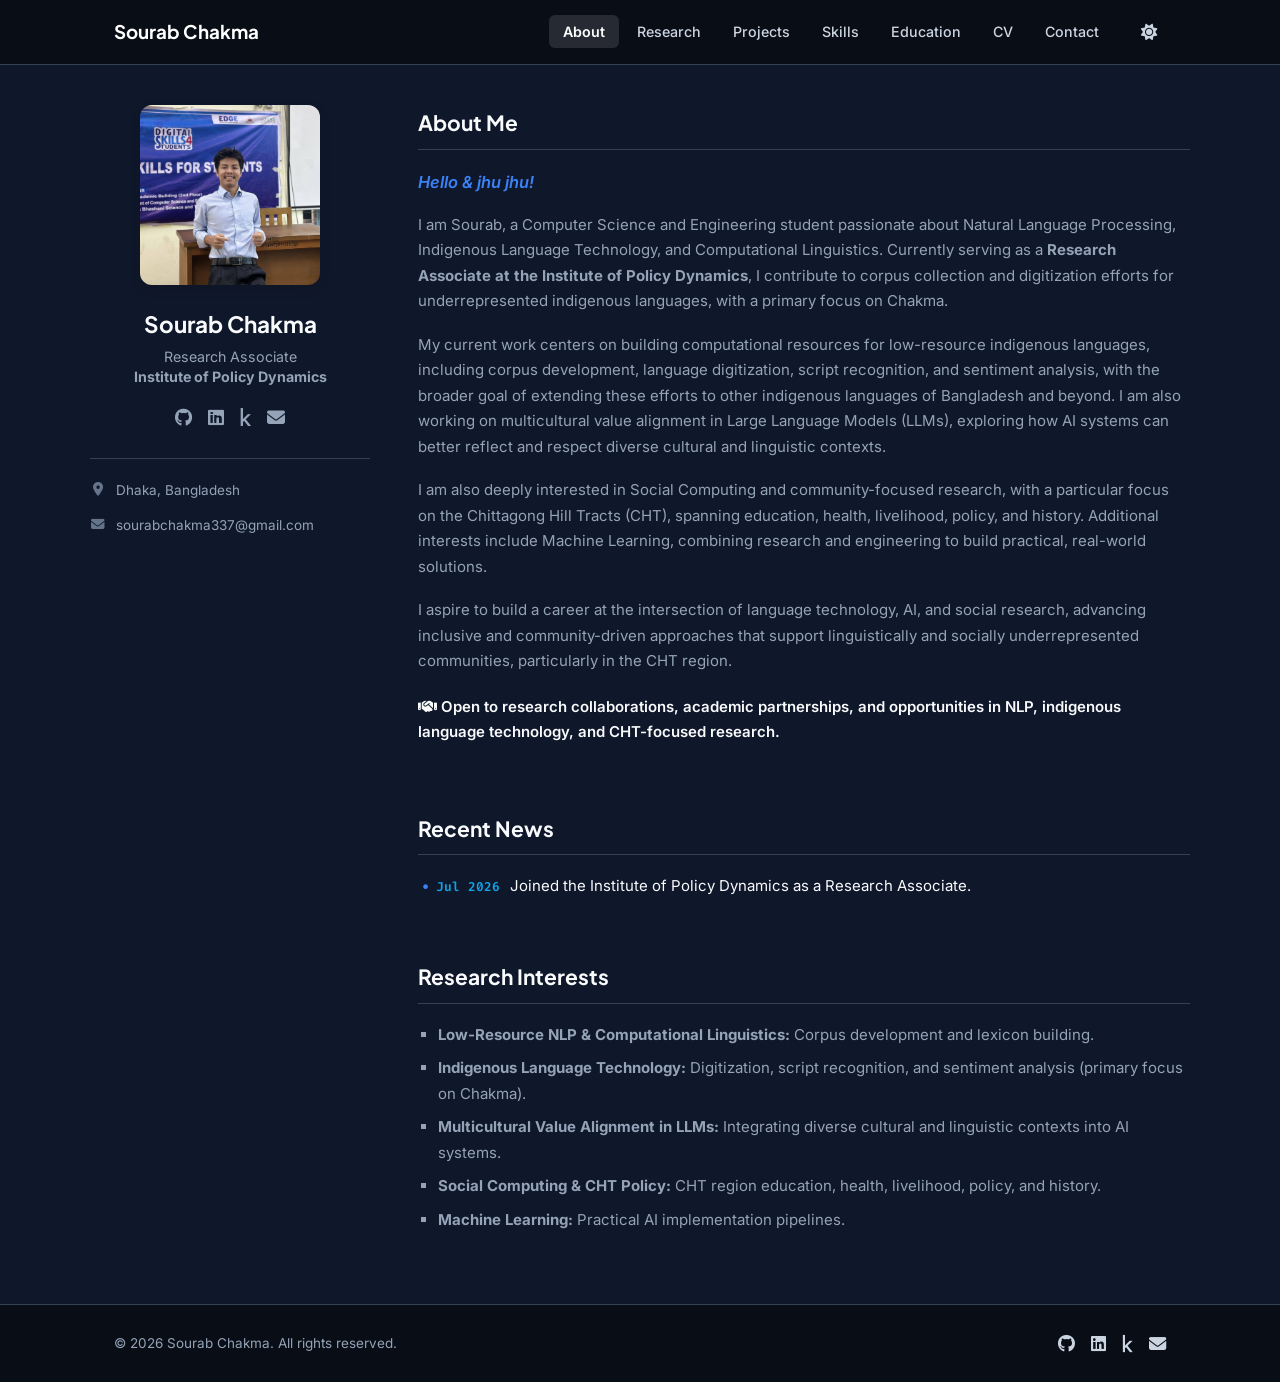
==== commit b7d1349d: "Remove low-resource NLP wording" ====
--- a/index.html
+++ b/index.html
@@ -107,7 +107,7 @@
                             <h2>Recent News</h2>
                             <ul class="news-list">
                                 <li class="news-item">
-                                    <span class="news-date">Jul 2026</span> Joined the Institute of Policy Dynamics as a Research Associate working on low-resource NLP projects.
+                                    <span class="news-date">Jul 2026</span> Joined the Institute of Policy Dynamics as a Research Associate.
                                 </li>
 
                             </ul>
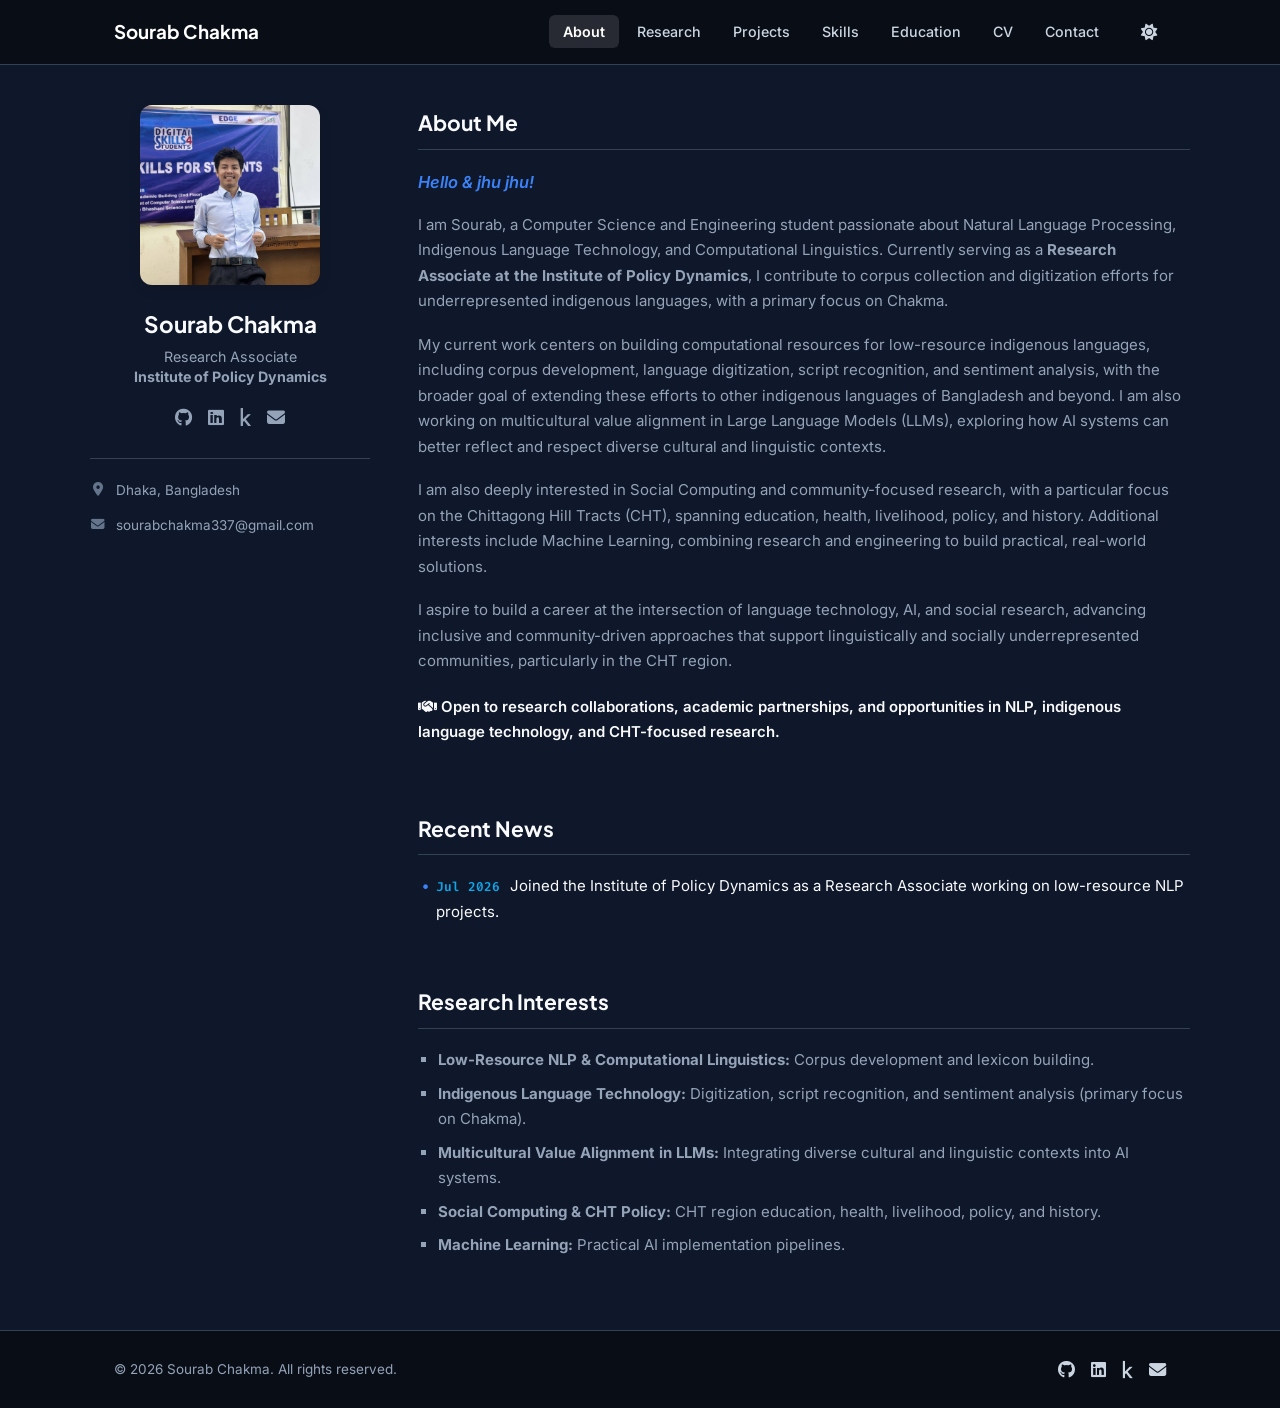
==== commit 4887a4ab: "Restore NLP wording" ====
--- a/index.html
+++ b/index.html
@@ -107,7 +107,7 @@
                             <h2>Recent News</h2>
                             <ul class="news-list">
                                 <li class="news-item">
-                                    <span class="news-date">Jul 2026</span> Joined the Institute of Policy Dynamics as a Research Associate.
+                                    <span class="news-date">Jul 2026</span> Joined the Institute of Policy Dynamics as a Research Associate working on low-resource NLP projects.
                                 </li>
 
                             </ul>
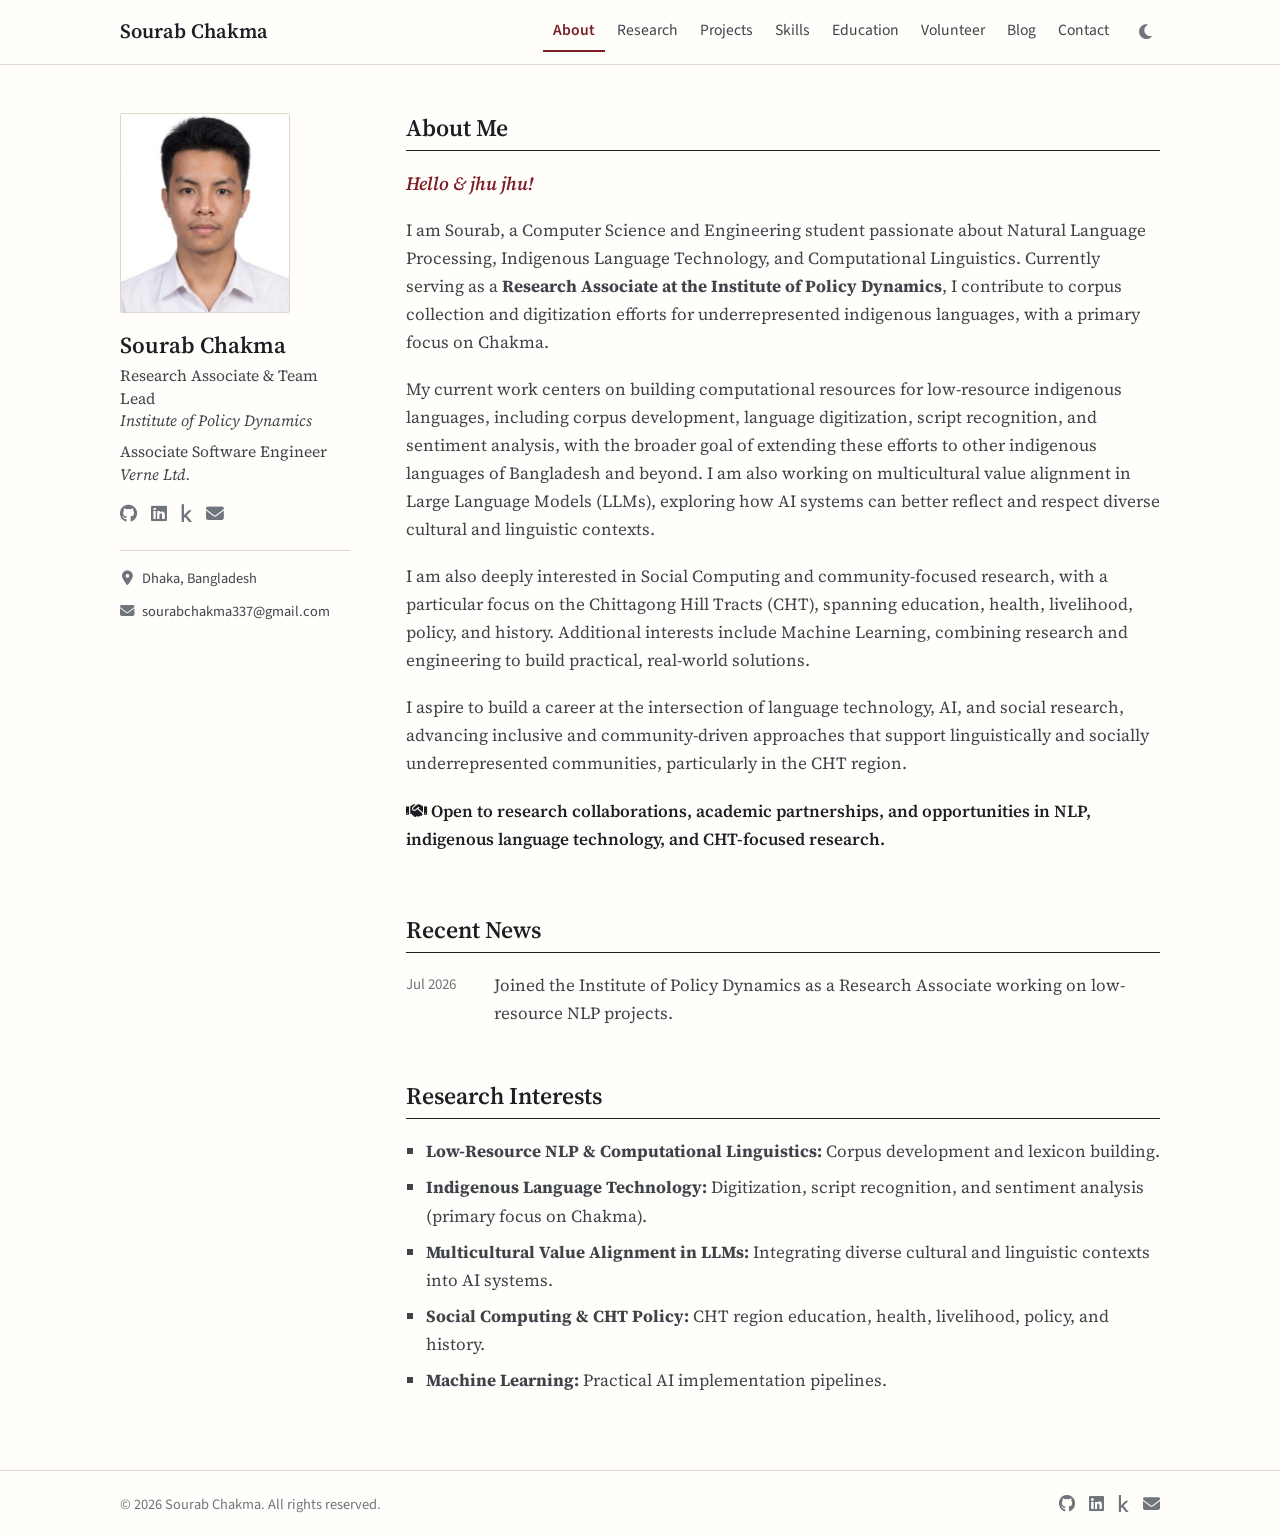
==== commit 564263ae: "Refresh portfolio from CV with academic design Update research, projects, skills, and education from" ====
--- a/index.html
+++ b/index.html
@@ -7,13 +7,13 @@
     <script>
         (function() {
             const savedTheme = localStorage.getItem('portfolio-theme');
-            const initialTheme = savedTheme || 'dark';
+            const initialTheme = savedTheme || 'light';
             document.documentElement.setAttribute('data-theme', initialTheme);
         })();
     </script>
     <link rel="stylesheet" href="https://cdnjs.cloudflare.com/ajax/libs/font-awesome/6.5.1/css/all.min.css">
-    <link rel="stylesheet" href="assets/styles.css?v=1.0.1">
-    <script src="assets/theme.js?v=1.0.1" defer></script>
+    <link rel="stylesheet" href="assets/styles.css?v=2.1.1">
+    <script src="assets/theme.js?v=2.0.0" defer></script>
 </head>
 <body>
     <div class="page-wrapper">
@@ -27,7 +27,8 @@
                         <li><a href="projects.html">Projects</a></li>
                         <li><a href="Skills.html">Skills</a></li>
                         <li><a href="education.html">Education</a></li>
-                        <li><a href="resume.html">CV</a></li>
+                        <li><a href="volunteer.html">Volunteer</a></li>
+                        <li><a href="blog.html">Blog</a></li>
                         <li><a href="contact.html">Contact</a></li>
                     </ul>
                     <button class="theme-toggle-btn" id="theme-toggle" aria-label="Toggle Theme">
@@ -50,8 +51,9 @@
                         <img src="me.jpg" alt="Sourab Chakma" class="sidebar-profile-img">
                         <h1 class="sidebar-name">Sourab Chakma</h1>
                         <div class="sidebar-title">
-                            Research Associate<br>
+                            Research Associate &amp; Team Lead<br>
                             <strong>Institute of Policy Dynamics</strong>
+                            <span class="sidebar-role">Associate Software Engineer<br><strong>Verne Ltd.</strong></span>
                         </div>
                         
                         <div class="sidebar-socials">
--- a/assets/styles.css
+++ b/assets/styles.css
@@ -1,56 +1,46 @@
 /* ==========================================
    Sourab Chakma - Academic Portfolio CSS
-   Simple, Professional Academic Template
+   Paper-like academic theme
    ========================================== */
 
-@import url('https://fonts.googleapis.com/css2?family=Inter:wght@300;400;500;600;700&family=Plus+Jakarta+Sans:wght@400;500;600;700;800&family=Fira+Code:wght@400;500&display=swap');
+@import url('https://fonts.googleapis.com/css2?family=Source+Serif+4:ital,opsz,wght@0,8..60,400;0,8..60,600;0,8..60,700;1,8..60,400&family=Source+Sans+3:wght@400;500;600&display=swap');
 
 :root {
     /* Fonts */
-    --font-heading: 'Plus Jakarta Sans', sans-serif;
-    --font-body: 'Inter', sans-serif;
-    --font-mono: 'Fira Code', monospace;
-
-    /* Theme Variables - Default Dark */
-    --bg-primary: #0f172a;
-    --bg-secondary: #1e293b;
-    --bg-nav: #090d16;
-    
-    --color-primary: #3b82f6;       /* Academic Blue */
-    --color-secondary: #0ea5e9;
-    --color-accent: #a855f7;
-    
-    --text-primary: #f8fafc;
-    --text-secondary: #94a3b8;
-    --text-muted: #64748b;
-    
-    --border-color: #334155;
-    
-    /* Alert Banner Variables - Dark */
-    --alert-bg: rgba(254, 243, 199, 0.05);
-    --alert-border: rgba(217, 119, 6, 0.3);
-    --alert-text: #f59e0b;
-}
-
-/* --- Light Theme Variables --- */
-html[data-theme="light"] {
-    --bg-primary: #ffffff;
-    --bg-secondary: #f8fafc;
-    --bg-nav: #1e293b; /* Keep dark nav in light mode as per template */
-    
-    --color-primary: #1e40af;
-    --color-secondary: #0284c7;
-    
-    --text-primary: #0f172a;
-    --text-secondary: #475569;
-    --text-muted: #94a3b8;
-    
-    --border-color: #e2e8f0;
-    
-    /* Alert Banner Variables - Light */
-    --alert-bg: #fffbeb;
-    --alert-border: #fef3c7;
-    --alert-text: #b45309;
+    --font-heading: 'Source Serif 4', Georgia, 'Times New Roman', serif;
+    --font-body: 'Source Serif 4', Georgia, 'Times New Roman', serif;
+    --font-ui: 'Source Sans 3', 'Segoe UI', Arial, sans-serif;
+
+    /* Light theme (default) */
+    --bg-primary: #fffefa;
+    --bg-secondary: #f6f3ea;
+    --bg-nav: #fffefa;
+
+    --color-primary: #7b1e26;       /* Academic maroon */
+    --color-secondary: #5a5f66;
+
+    --text-primary: #1c1f24;
+    --text-secondary: #3f444b;
+    --text-muted: #70757d;
+
+    --border-color: #ddd8ca;
+    --nav-hover: rgba(123, 30, 38, 0.07);
+}
+
+html[data-theme="dark"] {
+    --bg-primary: #17191d;
+    --bg-secondary: #202329;
+    --bg-nav: #17191d;
+
+    --color-primary: #e3a6a0;
+    --color-secondary: #a4a9b1;
+
+    --text-primary: #eeeae0;
+    --text-secondary: #c6c5bf;
+    --text-muted: #8d9199;
+
+    --border-color: #363a42;
+    --nav-hover: rgba(227, 166, 160, 0.1);
 }
 
 /* ==========================================
@@ -67,50 +57,37 @@
     font-family: var(--font-body);
     background-color: var(--bg-primary);
     color: var(--text-primary);
-    line-height: 1.7;
-    font-size: 15px;
+    line-height: 1.65;
+    font-size: 17px;
     -webkit-font-smoothing: antialiased;
 }
 
 p {
-    margin-bottom: 1.2rem;
+    margin-bottom: 1.1rem;
     color: var(--text-secondary);
 }
 
 a {
     color: var(--color-primary);
     text-decoration: none;
-    transition: color 0.2s ease;
-}
+}
+
 a:hover {
-    color: var(--color-secondary);
+    text-decoration: underline;
+    text-underline-offset: 3px;
 }
 
 /* Typography */
 h1, h2, h3, h4 {
     font-family: var(--font-heading);
     color: var(--text-primary);
-    font-weight: 700;
-}
-
-h1 { font-size: 2.2rem; margin-bottom: 0.5rem; }
-h2 { font-size: 1.6rem; margin-bottom: 1.5rem; }
-h3 { font-size: 1.2rem; margin-bottom: 0.8rem; }
-
-/* Custom Scrollbar */
-::-webkit-scrollbar {
-    width: 8px;
-}
-::-webkit-scrollbar-track {
-    background: var(--bg-primary);
-}
-::-webkit-scrollbar-thumb {
-    background: var(--border-color);
-    border-radius: 4px;
-}
-::-webkit-scrollbar-thumb:hover {
-    background: var(--color-primary);
-}
+    font-weight: 600;
+    line-height: 1.3;
+}
+
+h1 { font-size: 2rem; margin-bottom: 0.5rem; }
+h2 { font-size: 1.45rem; margin-bottom: 1.25rem; }
+h3 { font-size: 1.12rem; margin-bottom: 0.7rem; }
 
 /* Layout Wrapper */
 .page-wrapper {
@@ -121,11 +98,11 @@
 
 .scrollable-content-area {
     flex: 1;
-    padding: 40px 24px;
+    padding: 48px 24px;
 }
 
 .container {
-    max-width: 1100px;
+    max-width: 1040px;
     margin: 0 auto;
     width: 100%;
 }
@@ -133,13 +110,13 @@
 /* Two-Column Grid */
 .layout-grid {
     display: grid;
-    grid-template-columns: 280px 1fr;
-    gap: 48px;
+    grid-template-columns: 230px minmax(0, 1fr);
+    gap: 56px;
     align-items: start;
 }
 
 /* ==========================================
-   Header & Navigation (Dark Blue/Gray Top Bar)
+   Header & Navigation
    ========================================== */
 .main-header {
     background-color: var(--bg-nav);
@@ -150,7 +127,7 @@
 }
 
 .navbar {
-    max-width: 1100px;
+    max-width: 1088px;
     margin: 0 auto;
     height: 64px;
     display: flex;
@@ -161,41 +138,41 @@
 
 .nav-brand {
     font-family: var(--font-heading);
-    font-size: 1.25rem;
-    font-weight: 700;
-    color: #ffffff;
+    font-size: 1.2rem;
+    font-weight: 600;
+    color: var(--text-primary);
 }
 
 .nav-menu-wrapper {
     display: flex;
     align-items: center;
-    gap: 20px;
+    gap: 12px;
 }
 
 .nav-links {
     list-style: none;
     display: flex;
-    gap: 4px;
+    gap: 2px;
 }
 
 .nav-links a {
-    color: #cbd5e1;
-    padding: 8px 14px;
-    border-radius: 6px;
-    font-weight: 500;
-    font-size: 0.95rem;
-    transition: all 0.2s ease;
+    display: block;
+    color: var(--text-secondary);
+    font-family: var(--font-ui);
+    font-size: 0.92rem;
+    padding: 6px 10px;
+    border-bottom: 2px solid transparent;
 }
 
 .nav-links a:hover {
-    color: #ffffff;
-    background-color: rgba(255, 255, 255, 0.08);
+    color: var(--color-primary);
+    text-decoration: none;
 }
 
 .nav-links a.active {
-    color: #ffffff;
-    font-weight: 600;
-    background-color: rgba(255, 255, 255, 0.12);
+    color: var(--color-primary);
+    font-weight: 600;
+    border-bottom-color: var(--color-primary);
 }
 
 /* Hamburger menu button */
@@ -215,12 +192,11 @@
 .hamburger-menu span {
     width: 100%;
     height: 2px;
-    background-color: #ffffff;
+    background-color: var(--text-primary);
     border-radius: 1px;
     transition: all 0.3s ease;
 }
 
-/* Hamburger animation */
 .hamburger-menu.active span:nth-child(1) {
     transform: translateY(7px) rotate(45deg);
 }
@@ -235,20 +211,19 @@
 .theme-toggle-btn {
     background: none;
     border: none;
-    color: #cbd5e1;
+    color: var(--text-muted);
     cursor: pointer;
     display: flex;
     align-items: center;
     justify-content: center;
-    font-size: 1.1rem;
+    font-size: 1rem;
     padding: 8px;
-    border-radius: 6px;
-    transition: all 0.2s ease;
+    border-radius: 4px;
 }
 
 .theme-toggle-btn:hover {
-    color: #ffffff;
-    background-color: rgba(255, 255, 255, 0.08);
+    color: var(--color-primary);
+    background-color: var(--nav-hover);
 }
 
 /* ==========================================
@@ -256,87 +231,95 @@
    ========================================== */
 .sidebar {
     position: sticky;
-    top: 100px;
+    top: 112px;
     display: flex;
     flex-direction: column;
-    align-items: center;
-    text-align: center;
+    align-items: flex-start;
+    text-align: left;
 }
 
 .sidebar-profile-img {
-    width: 180px;
-    height: 180px;
-    border-radius: 12px;
+    width: 170px;
+    height: 200px;
+    border-radius: 2px;
+    border: 1px solid var(--border-color);
     object-fit: cover;
+    margin-bottom: 18px;
+}
+
+.sidebar-name {
+    font-size: 1.35rem;
+    font-weight: 600;
+    margin-bottom: 4px;
+}
+
+.sidebar-title {
+    font-size: 0.92rem;
+    color: var(--text-secondary);
+    margin-bottom: 14px;
+    line-height: 1.45;
+}
+
+.sidebar-title strong {
+    font-weight: 400;
+    font-style: italic;
+}
+
+.sidebar-role {
+    display: block;
+    margin-top: 8px;
+}
+
+.sidebar-socials {
+    display: flex;
+    gap: 14px;
     margin-bottom: 20px;
-    box-shadow: 0 4px 12px rgba(0, 0, 0, 0.1);
-}
-
-.sidebar-name {
-    font-size: 1.5rem;
-    font-weight: 700;
-    margin-bottom: 4px;
-}
-
-.sidebar-title {
-    font-size: 0.95rem;
-    color: var(--text-secondary);
-    margin-bottom: 16px;
-    line-height: 1.4;
-}
-
-.sidebar-socials {
-    display: flex;
-    gap: 16px;
-    margin-bottom: 24px;
-    font-size: 1.2rem;
+    font-size: 1.05rem;
 }
 
 .sidebar-socials a {
-    color: var(--text-secondary);
+    color: var(--text-muted);
 }
 
 .sidebar-socials a:hover {
     color: var(--color-primary);
+    text-decoration: none;
 }
 
 .sidebar-details {
     width: 100%;
     border-top: 1px solid var(--border-color);
-    padding-top: 20px;
-    text-align: left;
-    font-size: 0.9rem;
+    padding-top: 16px;
+    font-family: var(--font-ui);
+    font-size: 0.85rem;
     display: flex;
     flex-direction: column;
-    gap: 12px;
+    gap: 10px;
 }
 
 .sidebar-detail-item {
     display: flex;
     align-items: flex-start;
-    gap: 10px;
+    gap: 8px;
     color: var(--text-secondary);
 }
 
 .sidebar-detail-item i {
-    width: 16px;
+    width: 14px;
     color: var(--text-muted);
     margin-top: 4px;
     text-align: center;
 }
 
-.sidebar-detail-item span, 
+.sidebar-detail-item span,
 .sidebar-detail-item a {
     flex: 1;
-    word-break: break-all;
+    min-width: 0;
+    overflow-wrap: anywhere;
 }
 
 .sidebar-detail-item a {
     color: var(--text-secondary);
-}
-
-.sidebar-detail-item a:hover {
-    color: var(--color-primary);
 }
 
 /* ==========================================
@@ -348,37 +331,17 @@
     gap: 36px;
 }
 
-/* Section Styling */
 .academic-section {
-    padding-bottom: 12px;
+    padding-bottom: 8px;
 }
 
 .academic-section h2 {
     font-size: 1.4rem;
-    font-weight: 700;
-    border-bottom: 1.5px solid var(--border-color);
-    padding-bottom: 8px;
+    font-weight: 600;
+    border-bottom: 1px solid var(--text-primary);
+    padding-bottom: 6px;
     margin-bottom: 18px;
     color: var(--text-primary);
-    text-transform: capitalize;
-}
-
-/* Alert Banner */
-.alert-banner {
-    background-color: var(--alert-bg);
-    border: 1px solid var(--alert-border);
-    color: var(--alert-text);
-    border-radius: 8px;
-    padding: 12px 16px;
-    font-size: 0.95rem;
-    display: flex;
-    align-items: center;
-    gap: 10px;
-    margin-bottom: 8px;
-}
-
-.alert-banner i {
-    font-size: 1.1rem;
 }
 
 /* News List */
@@ -387,232 +350,286 @@
 }
 
 .news-item {
-    margin-bottom: 12px;
-    position: relative;
-    padding-left: 18px;
-}
-
-.news-item::before {
-    content: '•';
-    position: absolute;
-    left: 4px;
-    color: var(--color-primary);
-    font-weight: bold;
+    display: grid;
+    grid-template-columns: 76px minmax(0, 1fr);
+    gap: 12px;
+    margin-bottom: 10px;
+    color: var(--text-secondary);
 }
 
 .news-date {
-    font-family: var(--font-mono);
-    font-weight: 600;
+    font-family: var(--font-ui);
+    font-size: 0.88rem;
+    color: var(--text-muted);
+    padding-top: 2px;
+}
+
+/* Experience / Education items */
+.resume-item {
+    margin-bottom: 22px;
+}
+
+.resume-item p {
+    margin-bottom: 0;
+}
+
+.resume-item-header {
+    display: flex;
+    justify-content: space-between;
+    align-items: baseline;
+    margin-bottom: 2px;
+    gap: 6px 20px;
+    flex-wrap: wrap;
+}
+
+.resume-item-title {
+    font-size: 1.03rem;
+    font-weight: 600;
+    color: var(--text-primary);
+    flex: 1 1 320px;
+}
+
+.resume-item-org {
+    font-size: 1rem;
+    font-style: italic;
+    color: var(--text-secondary);
+}
+
+.resume-item-date {
+    font-family: var(--font-ui);
+    font-size: 0.88rem;
+    color: var(--text-muted);
+    white-space: nowrap;
+}
+
+.resume-item-details {
+    margin-top: 6px;
+    padding-left: 20px;
+    list-style-type: disc;
+}
+
+.resume-item-details li {
+    color: var(--text-secondary);
+    margin-bottom: 4px;
+}
+
+.resume-item-details li::marker {
+    color: var(--text-muted);
+}
+
+/* Projects, Publications & Skills: entries instead of boxes */
+.grid-container {
+    display: grid;
+    grid-template-columns: repeat(auto-fit, minmax(300px, 1fr));
+    gap: 8px 36px;
+}
+
+.card {
+    padding: 0 0 20px;
+    border-bottom: 1px solid var(--border-color);
+}
+
+.academic-section > .card:last-child,
+.grid-container > .card:last-child {
+    border-bottom: none;
+}
+
+@media (min-width: 861px) {
+    .grid-container > .card:nth-last-child(-n+2) {
+        border-bottom: none;
+    }
+}
+
+.card p:last-child {
+    margin-bottom: 0;
+}
+
+.card-title {
+    font-family: var(--font-heading);
+    font-size: 1.05rem;
+    font-weight: 600;
+    color: var(--text-primary);
+    margin-bottom: 4px;
+}
+
+.card-title i {
+    display: none;
+}
+
+.card-subtitle {
+    font-family: var(--font-ui);
+    font-size: 0.88rem;
+    color: var(--text-muted);
+    margin-bottom: 8px;
+}
+
+.card-tags {
+    display: flex;
+    flex-wrap: wrap;
+    gap: 2px 14px;
+    margin-top: 10px;
+}
+
+.card-tags span {
+    font-family: var(--font-ui);
     font-size: 0.85rem;
     color: var(--color-secondary);
-    margin-right: 6px;
-}
-
-/* Experience / Education items */
-.resume-item {
-    margin-bottom: 24px;
-}
-
-.resume-item-header {
-    display: flex;
-    justify-content: space-between;
-    align-items: baseline;
-    margin-bottom: 4px;
-    flex-wrap: wrap;
-    gap: 8px;
-}
-
-.resume-item-title {
-    font-size: 1.1rem;
-    font-weight: 700;
-    color: var(--text-primary);
-}
-
-.resume-item-org {
-    font-size: 1rem;
-    font-weight: 600;
-    color: var(--text-secondary);
-}
-
-.resume-item-date {
-    font-family: var(--font-mono);
+}
+
+/* Volunteer photos & blog posts */
+.content-status {
+    color: var(--text-muted);
+}
+
+.post-body {
+    white-space: pre-line;
+}
+
+.volunteer-group {
+    margin-bottom: 32px;
+}
+
+.photo-grid {
+    display: grid;
+    grid-template-columns: repeat(auto-fill, minmax(200px, 1fr));
+    gap: 14px;
+    margin-top: 10px;
+}
+
+.photo img {
+    display: block;
+    width: 100%;
+    aspect-ratio: 4 / 3;
+    object-fit: cover;
+    border: 1px solid var(--border-color);
+    border-radius: 2px;
+}
+
+.photo figcaption {
+    font-family: var(--font-ui);
     font-size: 0.85rem;
-    color: var(--color-secondary);
-    font-weight: 600;
-}
-
-.resume-item-details {
-    margin-top: 6px;
-    list-style-type: none;
-}
-
-.resume-item-details li {
-    font-size: 0.95rem;
-    color: var(--text-secondary);
-    position: relative;
-    padding-left: 16px;
-    margin-bottom: 6px;
-}
-
-.resume-item-details li::before {
-    content: '→';
-    position: absolute;
-    left: 0;
-    color: var(--color-primary);
-}
-
-/* Projects & Skills Layouts */
-.grid-container {
-    display: grid;
-    grid-template-columns: repeat(auto-fit, minmax(320px, 1fr));
-    gap: 20px;
-}
-
-.card {
-    background-color: var(--bg-secondary);
-    border: 1px solid var(--border-color);
-    border-radius: 12px;
-    padding: 20px;
-    transition: transform 0.2s ease, border-color 0.2s ease;
-}
-
-.card:hover {
-    transform: translateY(-2px);
-    border-color: var(--color-primary);
-}
-
-.card-title {
-    font-size: 1.15rem;
-    font-weight: 700;
-    margin-bottom: 8px;
-}
-
-.card-subtitle {
-    font-size: 0.9rem;
-    color: var(--color-secondary);
-    margin-bottom: 12px;
-    font-weight: 600;
-}
-
-.card-tags {
-    display: flex;
-    flex-wrap: wrap;
-    gap: 6px;
-    margin-top: 16px;
-}
-
-.card-tags span {
-    font-family: var(--font-mono);
-    font-size: 0.75rem;
-    background-color: var(--bg-primary);
-    color: var(--color-secondary);
-    border: 1px solid var(--border-color);
-    padding: 2px 8px;
-    border-radius: 4px;
-}
-
-/* Contact Page Grid */
+    color: var(--text-muted);
+    margin-top: 5px;
+}
+
+.blog-post {
+    padding-bottom: 20px;
+    margin-bottom: 22px;
+    border-bottom: 1px solid var(--border-color);
+}
+
+.blog-post:last-child {
+    border-bottom: none;
+}
+
+/* Contact Page */
 .contact-container {
     display: grid;
     grid-template-columns: 1fr;
     gap: 24px;
+    max-width: 560px;
 }
 
 .form-group {
-    margin-bottom: 18px;
+    margin-bottom: 16px;
 }
 
 .form-group label {
     display: block;
+    font-family: var(--font-ui);
     font-size: 0.9rem;
     font-weight: 600;
-    margin-bottom: 6px;
+    margin-bottom: 4px;
     color: var(--text-primary);
 }
 
 .form-control {
     width: 100%;
-    background-color: var(--bg-secondary);
+    background-color: var(--bg-primary);
     border: 1px solid var(--border-color);
     color: var(--text-primary);
-    padding: 10px 14px;
-    border-radius: 8px;
-    font-family: var(--font-body);
-    font-size: 0.95rem;
-    transition: border-color 0.2s ease;
+    padding: 9px 12px;
+    border-radius: 2px;
+    font-family: var(--font-ui);
+    font-size: 1rem;
 }
 
 .form-control:focus {
-    outline: none;
+    outline: 2px solid var(--color-primary);
+    outline-offset: -1px;
     border-color: var(--color-primary);
 }
 
 textarea.form-control {
     resize: vertical;
-    min-height: 100px;
+    min-height: 120px;
 }
 
 .btn-submit {
     background-color: var(--color-primary);
-    color: #ffffff;
+    color: var(--bg-primary);
     border: none;
-    padding: 12px 24px;
-    border-radius: 8px;
+    padding: 10px 22px;
+    border-radius: 2px;
+    font-family: var(--font-ui);
     font-size: 0.95rem;
     font-weight: 600;
     cursor: pointer;
-    transition: background-color 0.2s ease;
 }
 
 .btn-submit:hover {
-    background-color: var(--color-secondary);
+    opacity: 0.88;
 }
 
 /* ==========================================
    Footer Styling
-   ========================================= */
+   ========================================== */
 .main-footer {
     border-top: 1px solid var(--border-color);
-    padding: 24px;
-    background-color: var(--bg-nav);
-    color: #cbd5e1;
-    font-size: 0.9rem;
+    padding: 20px 24px;
+    color: var(--text-muted);
+    font-family: var(--font-ui);
+    font-size: 0.85rem;
 }
 
 .footer-content {
-    max-width: 1100px;
+    max-width: 1040px;
     margin: 0 auto;
     display: flex;
     justify-content: space-between;
     align-items: center;
-    padding: 0 24px;
     flex-wrap: wrap;
     gap: 12px;
 }
 
 .footer-content p {
     margin-bottom: 0;
+    color: var(--text-muted);
 }
 
 .footer-icons {
     display: flex;
-    gap: 16px;
-    font-size: 1.15rem;
+    gap: 14px;
+    font-size: 1rem;
 }
 
 .footer-icons a {
-    color: #cbd5e1;
+    color: var(--text-muted);
 }
 
 .footer-icons a:hover {
-    color: #ffffff;
+    color: var(--color-primary);
+    text-decoration: none;
 }
 
 /* ==========================================
    Responsive / Mobile Rules
    ========================================== */
-
-@media (max-width: 768px) {
+@media (max-width: 860px) {
+    html, body {
+        font-size: 16px;
+    }
+
     .scrollable-content-area {
         padding: 24px 16px;
     }
@@ -634,12 +651,11 @@
         height: calc(100vh - 60px);
         background-color: var(--bg-nav);
         flex-direction: column;
-        gap: 8px;
-        padding: 30px 20px;
+        gap: 4px;
+        padding: 24px 16px;
         transform: translateX(-100%);
         transition: transform 0.3s ease;
         z-index: 105;
-        border-top: 1px solid var(--border-color);
         overflow-y: auto;
     }
 
@@ -648,32 +664,38 @@
     }
 
     .nav-links a {
-        display: block;
-        padding: 12px 16px;
-        text-align: center;
+        padding: 12px 8px;
         font-size: 1.05rem;
-        border-radius: 8px;
-    }
-
-    .nav-links a.active {
-        background-color: rgba(255, 255, 255, 0.14);
-    }
-
-    /* Layout Stacked */
+        border-bottom: 1px solid var(--border-color);
+    }
+
     .layout-grid {
-        grid-template-columns: 1fr;
-        gap: 32px;
+        grid-template-columns: minmax(0, 1fr);
+        gap: 28px;
     }
 
     .sidebar {
         position: relative;
         top: 0;
         border-bottom: 1px solid var(--border-color);
-        padding-bottom: 24px;
+        padding-bottom: 20px;
     }
 
     .sidebar-profile-img {
-        width: 140px;
-        height: 140px;
-    }
-}
+        width: 130px;
+        height: 152px;
+    }
+
+    .grid-container {
+        grid-template-columns: minmax(0, 1fr);
+    }
+
+    .resume-item-title {
+        flex-basis: 100%;
+    }
+
+    .news-item {
+        grid-template-columns: minmax(0, 1fr);
+        gap: 0;
+    }
+}
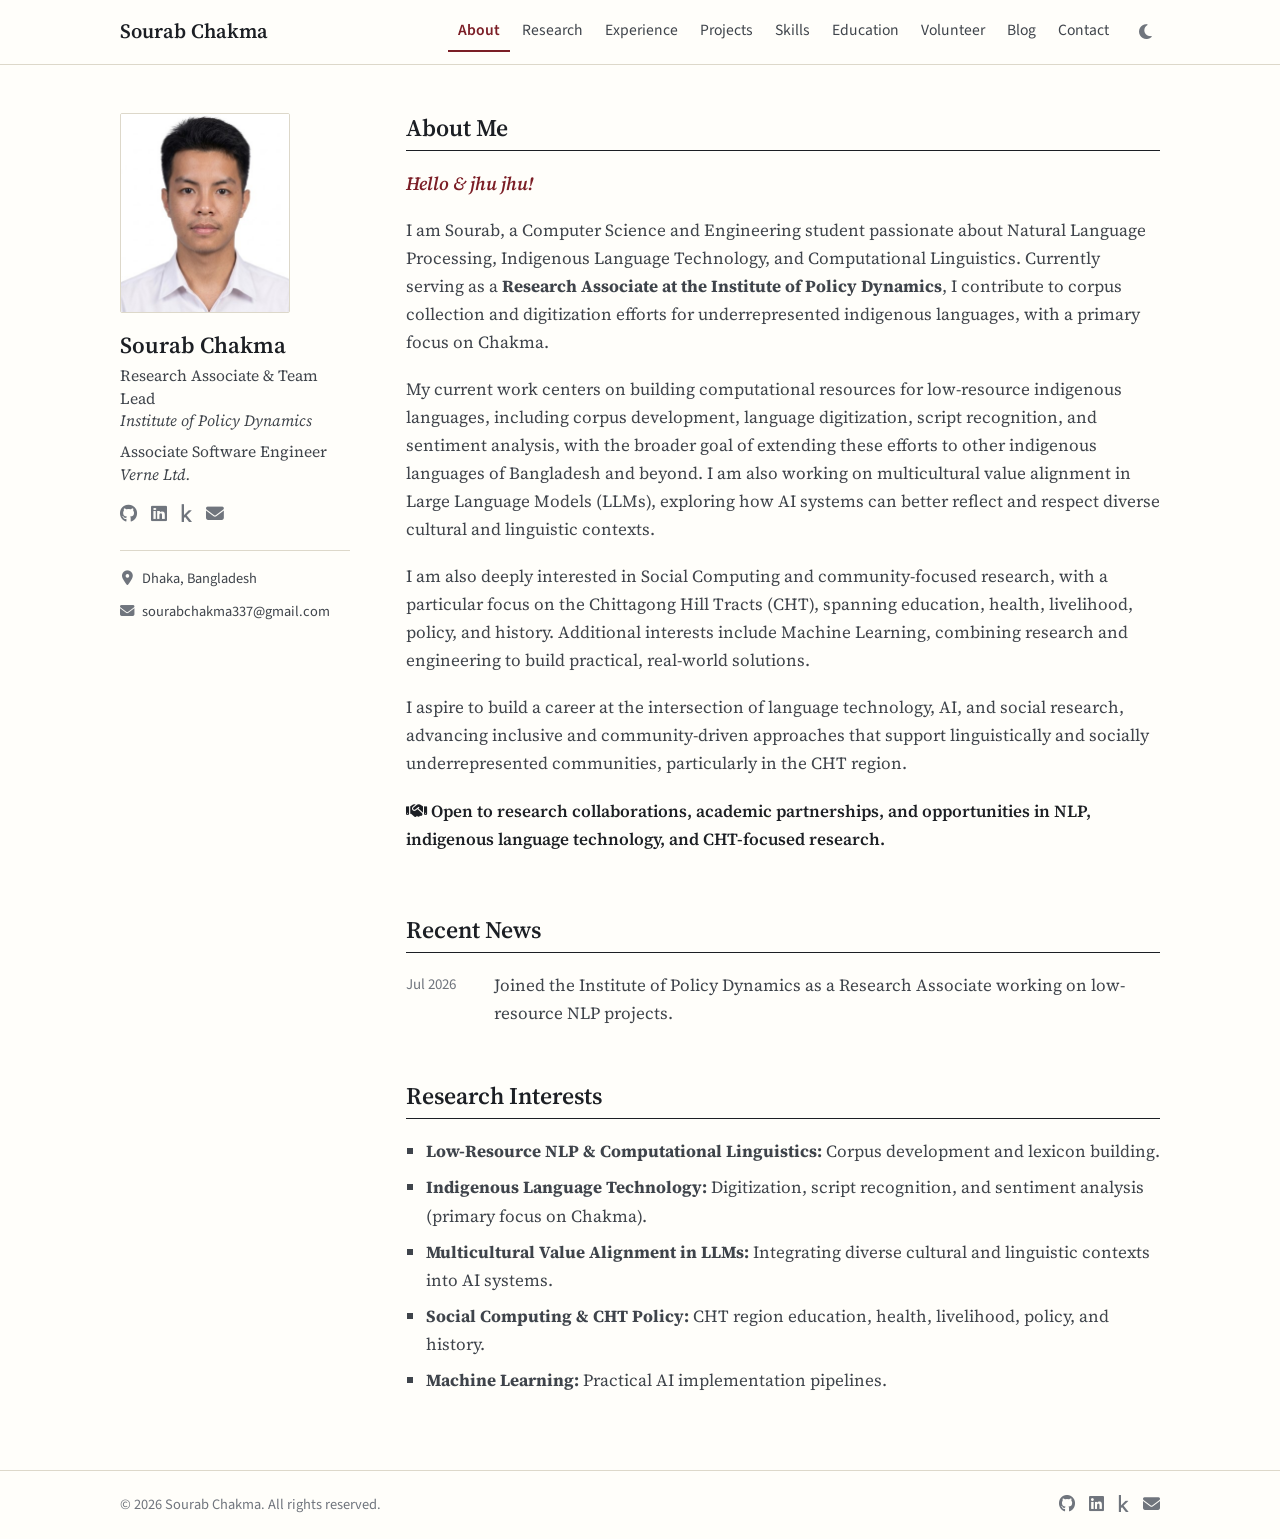
==== commit cf3c4757: "Add Experience page and improve mobile layout Add work experience and community activities on a new " ====
--- a/index.html
+++ b/index.html
@@ -12,7 +12,7 @@
         })();
     </script>
     <link rel="stylesheet" href="https://cdnjs.cloudflare.com/ajax/libs/font-awesome/6.5.1/css/all.min.css">
-    <link rel="stylesheet" href="assets/styles.css?v=2.1.1">
+    <link rel="stylesheet" href="assets/styles.css?v=2.3.0">
     <script src="assets/theme.js?v=2.0.0" defer></script>
 </head>
 <body>
@@ -24,6 +24,7 @@
                     <ul class="nav-links" id="nav-links">
                         <li><a href="index.html" class="active">About</a></li>
                         <li><a href="publications.html">Research</a></li>
+                        <li><a href="experience.html">Experience</a></li>
                         <li><a href="projects.html">Projects</a></li>
                         <li><a href="Skills.html">Skills</a></li>
                         <li><a href="education.html">Education</a></li>
--- a/assets/styles.css
+++ b/assets/styles.css
@@ -434,7 +434,7 @@
     border-bottom: none;
 }
 
-@media (min-width: 861px) {
+@media (min-width: 961px) {
     .grid-container > .card:nth-last-child(-n+2) {
         border-bottom: none;
     }
@@ -625,7 +625,7 @@
 /* ==========================================
    Responsive / Mobile Rules
    ========================================== */
-@media (max-width: 860px) {
+@media (max-width: 960px) {
     html, body {
         font-size: 16px;
     }
@@ -674,16 +674,80 @@
         gap: 28px;
     }
 
+    /* Compact profile so page content starts near the top */
     .sidebar {
         position: relative;
         top: 0;
+        display: grid;
+        grid-template-columns: 88px minmax(0, 1fr);
+        column-gap: 16px;
         border-bottom: 1px solid var(--border-color);
-        padding-bottom: 20px;
+        padding-bottom: 12px;
     }
 
     .sidebar-profile-img {
-        width: 130px;
-        height: 152px;
+        grid-row: 1 / span 2;
+        width: 88px;
+        height: 104px;
+        margin-bottom: 0;
+    }
+
+    .sidebar-name {
+        font-size: 1.2rem;
+    }
+
+    .sidebar-title {
+        font-size: 0.86rem;
+        margin-bottom: 0;
+    }
+
+    .sidebar-role {
+        margin-top: 4px;
+    }
+
+    .sidebar-socials {
+        grid-column: 1 / -1;
+        gap: 0;
+        margin: 8px 0 0 -13px;
+    }
+
+    .sidebar-details {
+        display: none;
+    }
+
+    /* Comfortable touch targets */
+    .sidebar-socials a,
+    .footer-icons a {
+        display: inline-flex;
+        align-items: center;
+        justify-content: center;
+        min-width: 44px;
+        min-height: 44px;
+    }
+
+    .footer-icons {
+        gap: 0;
+        margin-left: -13px;
+    }
+
+    .theme-toggle-btn {
+        width: 44px;
+        height: 44px;
+    }
+
+    .hamburger-menu {
+        position: relative;
+    }
+
+    .hamburger-menu::after {
+        content: '';
+        position: absolute;
+        inset: -14px -10px;
+    }
+
+    .photo-grid {
+        grid-template-columns: repeat(2, minmax(0, 1fr));
+        gap: 10px;
     }
 
     .grid-container {
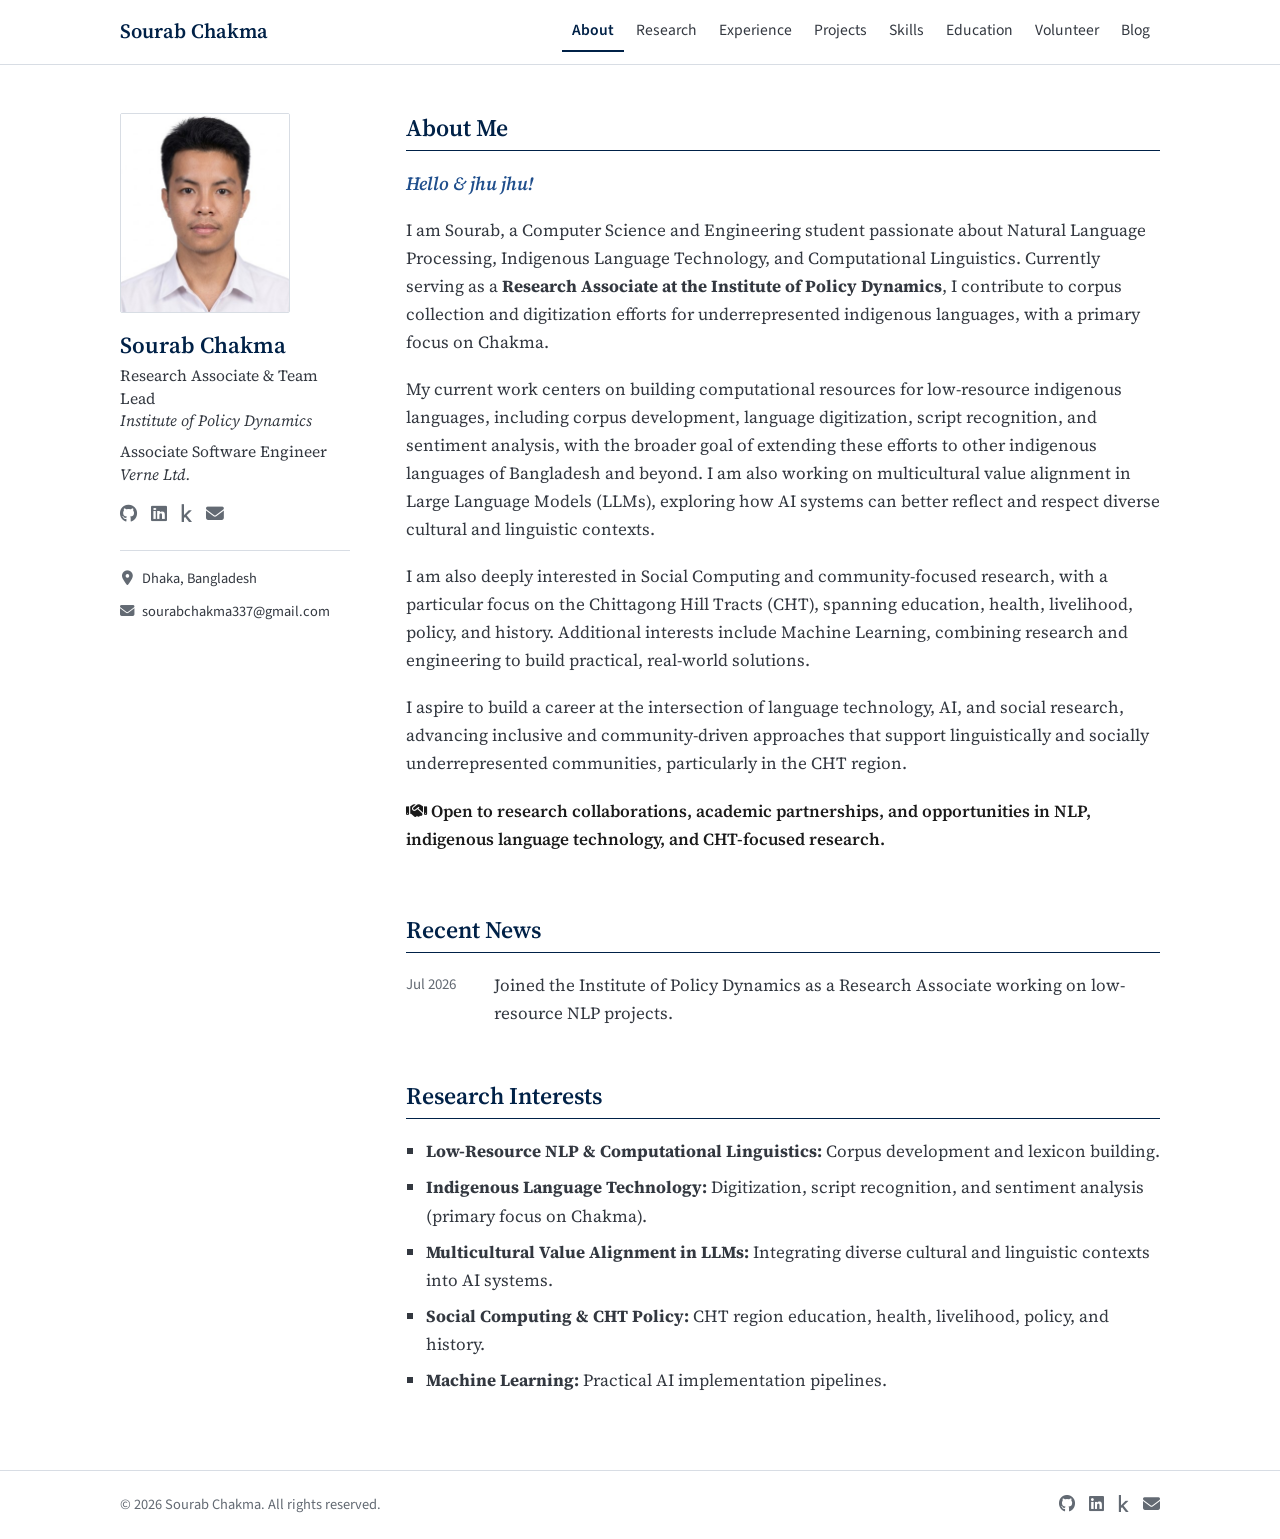
==== commit 4dcf8367: "Simplify site to a single academic color theme Remove dark mode and the Contact page, adopt a white " ====
--- a/index.html
+++ b/index.html
@@ -4,16 +4,9 @@
     <meta charset="UTF-8">
     <meta name="viewport" content="width=device-width, initial-scale=1.0">
     <title>Sourab Chakma | Academic Portfolio</title>
-    <script>
-        (function() {
-            const savedTheme = localStorage.getItem('portfolio-theme');
-            const initialTheme = savedTheme || 'light';
-            document.documentElement.setAttribute('data-theme', initialTheme);
-        })();
-    </script>
     <link rel="stylesheet" href="https://cdnjs.cloudflare.com/ajax/libs/font-awesome/6.5.1/css/all.min.css">
-    <link rel="stylesheet" href="assets/styles.css?v=2.3.0">
-    <script src="assets/theme.js?v=2.0.0" defer></script>
+    <link rel="stylesheet" href="assets/styles.css?v=3.0.0">
+    <script src="assets/theme.js?v=3.0.0" defer></script>
 </head>
 <body>
     <div class="page-wrapper">
@@ -30,11 +23,7 @@
                         <li><a href="education.html">Education</a></li>
                         <li><a href="volunteer.html">Volunteer</a></li>
                         <li><a href="blog.html">Blog</a></li>
-                        <li><a href="contact.html">Contact</a></li>
                     </ul>
-                    <button class="theme-toggle-btn" id="theme-toggle" aria-label="Toggle Theme">
-                        <i class="fas fa-moon"></i>
-                    </button>
                     <button class="hamburger-menu" id="hamburger" aria-label="Toggle Menu">
                         <span></span>
                         <span></span>
--- a/assets/styles.css
+++ b/assets/styles.css
@@ -11,36 +11,20 @@
     --font-body: 'Source Serif 4', Georgia, 'Times New Roman', serif;
     --font-ui: 'Source Sans 3', 'Segoe UI', Arial, sans-serif;
 
-    /* Light theme (default) */
-    --bg-primary: #fffefa;
-    --bg-secondary: #f6f3ea;
-    --bg-nav: #fffefa;
-
-    --color-primary: #7b1e26;       /* Academic maroon */
-    --color-secondary: #5a5f66;
-
-    --text-primary: #1c1f24;
-    --text-secondary: #3f444b;
-    --text-muted: #70757d;
-
-    --border-color: #ddd8ca;
-    --nav-hover: rgba(123, 30, 38, 0.07);
-}
-
-html[data-theme="dark"] {
-    --bg-primary: #17191d;
-    --bg-secondary: #202329;
-    --bg-nav: #17191d;
-
-    --color-primary: #e3a6a0;
-    --color-secondary: #a4a9b1;
-
-    --text-primary: #eeeae0;
-    --text-secondary: #c6c5bf;
-    --text-muted: #8d9199;
-
-    --border-color: #363a42;
-    --nav-hover: rgba(227, 166, 160, 0.1);
+    /* Academic palette */
+    --bg-primary: #ffffff;
+    --bg-secondary: #f4f6f9;
+    --bg-nav: #ffffff;
+
+    --color-primary: #1f4e8c;       /* Links */
+    --color-heading: #002147;       /* Oxford blue */
+    --color-secondary: #555b64;
+
+    --text-primary: #1a1a1a;
+    --text-secondary: #333840;
+    --text-muted: #636a73;
+
+    --border-color: #d8dde4;
 }
 
 /* ==========================================
@@ -140,7 +124,7 @@
     font-family: var(--font-heading);
     font-size: 1.2rem;
     font-weight: 600;
-    color: var(--text-primary);
+    color: var(--color-heading);
 }
 
 .nav-menu-wrapper {
@@ -165,14 +149,14 @@
 }
 
 .nav-links a:hover {
-    color: var(--color-primary);
+    color: var(--color-heading);
     text-decoration: none;
 }
 
 .nav-links a.active {
-    color: var(--color-primary);
-    font-weight: 600;
-    border-bottom-color: var(--color-primary);
+    color: var(--color-heading);
+    font-weight: 600;
+    border-bottom-color: var(--color-heading);
 }
 
 /* Hamburger menu button */
@@ -207,25 +191,6 @@
     transform: translateY(-7px) rotate(-45deg);
 }
 
-/* Theme Toggle Button */
-.theme-toggle-btn {
-    background: none;
-    border: none;
-    color: var(--text-muted);
-    cursor: pointer;
-    display: flex;
-    align-items: center;
-    justify-content: center;
-    font-size: 1rem;
-    padding: 8px;
-    border-radius: 4px;
-}
-
-.theme-toggle-btn:hover {
-    color: var(--color-primary);
-    background-color: var(--nav-hover);
-}
-
 /* ==========================================
    Left Column: Sticky Sidebar
    ========================================== */
@@ -248,6 +213,7 @@
 }
 
 .sidebar-name {
+    color: var(--color-heading);
     font-size: 1.35rem;
     font-weight: 600;
     margin-bottom: 4px;
@@ -338,10 +304,10 @@
 .academic-section h2 {
     font-size: 1.4rem;
     font-weight: 600;
-    border-bottom: 1px solid var(--text-primary);
+    border-bottom: 1px solid var(--color-heading);
     padding-bottom: 6px;
     margin-bottom: 18px;
-    color: var(--text-primary);
+    color: var(--color-heading);
 }
 
 /* News List */
@@ -566,7 +532,7 @@
 }
 
 .btn-submit {
-    background-color: var(--color-primary);
+    background-color: var(--color-heading);
     color: var(--bg-primary);
     border: none;
     padding: 10px 22px;
@@ -730,11 +696,6 @@
         margin-left: -13px;
     }
 
-    .theme-toggle-btn {
-        width: 44px;
-        height: 44px;
-    }
-
     .hamburger-menu {
         position: relative;
     }
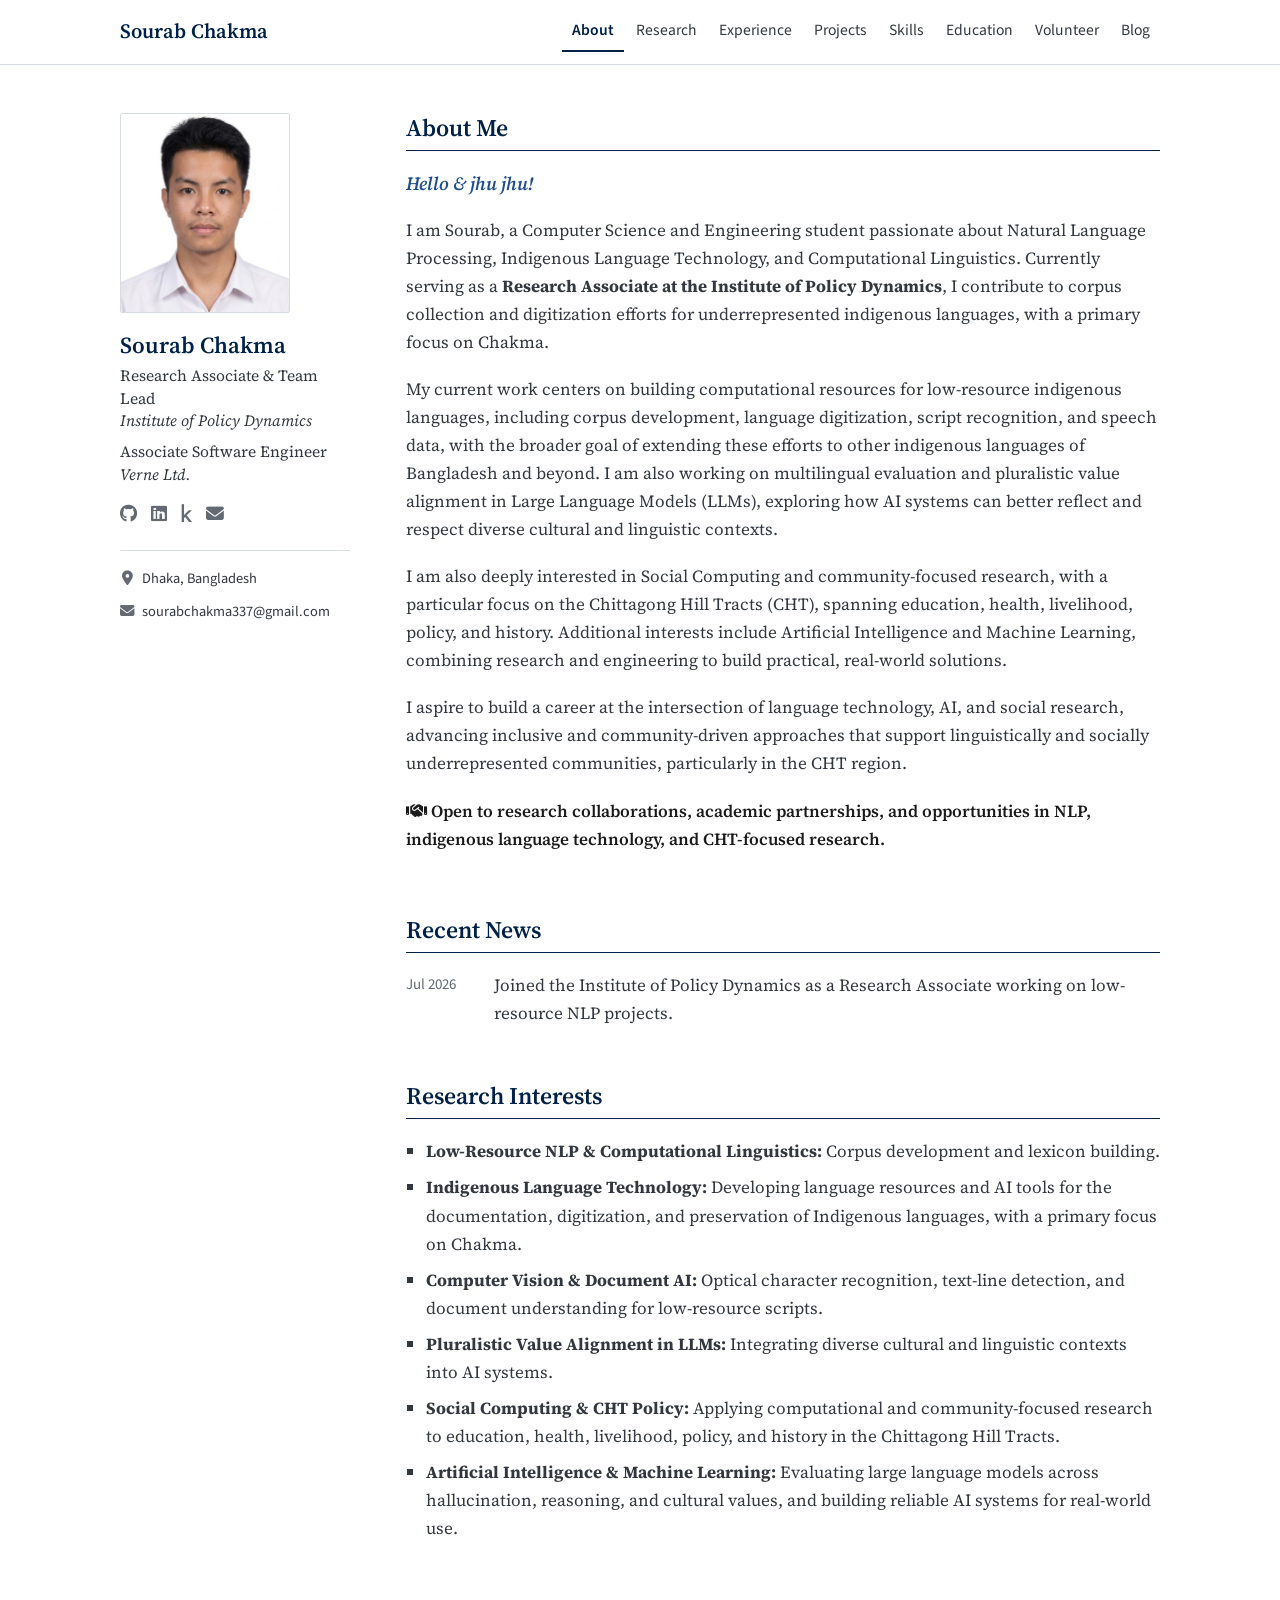
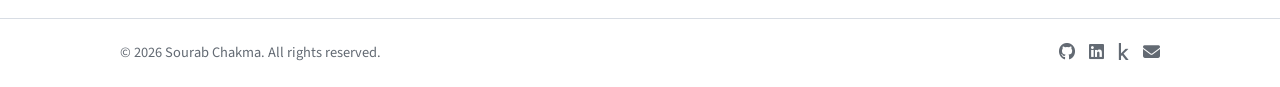
==== commit 2627e756: "Refine research interests and CLDT title Broaden the research interest wording, add AI and computer " ====
--- a/index.html
+++ b/index.html
@@ -81,10 +81,10 @@
                                 I am Sourab, a Computer Science and Engineering student passionate about Natural Language Processing, Indigenous Language Technology, and Computational Linguistics. Currently serving as a <strong>Research Associate at the Institute of Policy Dynamics</strong>, I contribute to corpus collection and digitization efforts for underrepresented indigenous languages, with a primary focus on Chakma.
                             </p>
                             <p>
-                                My current work centers on building computational resources for low-resource indigenous languages, including corpus development, language digitization, script recognition, and sentiment analysis, with the broader goal of extending these efforts to other indigenous languages of Bangladesh and beyond. I am also working on multicultural value alignment in Large Language Models (LLMs), exploring how AI systems can better reflect and respect diverse cultural and linguistic contexts.
+                                My current work centers on building computational resources for low-resource indigenous languages, including corpus development, language digitization, script recognition, and speech data, with the broader goal of extending these efforts to other indigenous languages of Bangladesh and beyond. I am also working on multilingual evaluation and pluralistic value alignment in Large Language Models (LLMs), exploring how AI systems can better reflect and respect diverse cultural and linguistic contexts.
                             </p>
                             <p>
-                                I am also deeply interested in Social Computing and community-focused research, with a particular focus on the Chittagong Hill Tracts (CHT), spanning education, health, livelihood, policy, and history. Additional interests include Machine Learning, combining research and engineering to build practical, real-world solutions.
+                                I am also deeply interested in Social Computing and community-focused research, with a particular focus on the Chittagong Hill Tracts (CHT), spanning education, health, livelihood, policy, and history. Additional interests include Artificial Intelligence and Machine Learning, combining research and engineering to build practical, real-world solutions.
                             </p>
                             <p>
                                 I aspire to build a career at the intersection of language technology, AI, and social research, advancing inclusive and community-driven approaches that support linguistically and socially underrepresented communities, particularly in the CHT region.
@@ -110,10 +110,11 @@
                             <h2>Research Interests</h2>
                             <ul style="list-style-type: square; margin-left: 20px; color: var(--text-secondary); margin-bottom: 20px;">
                                 <li style="margin-bottom: 8px;"><strong>Low-Resource NLP & Computational Linguistics:</strong> Corpus development and lexicon building.</li>
-                                <li style="margin-bottom: 8px;"><strong>Indigenous Language Technology:</strong> Digitization, script recognition, and sentiment analysis (primary focus on Chakma).</li>
-                                <li style="margin-bottom: 8px;"><strong>Multicultural Value Alignment in LLMs:</strong> Integrating diverse cultural and linguistic contexts into AI systems.</li>
-                                <li style="margin-bottom: 8px;"><strong>Social Computing & CHT Policy:</strong> CHT region education, health, livelihood, policy, and history.</li>
-                                <li style="margin-bottom: 8px;"><strong>Machine Learning:</strong> Practical AI implementation pipelines.</li>
+                                <li style="margin-bottom: 8px;"><strong>Indigenous Language Technology:</strong> Developing language resources and AI tools for the documentation, digitization, and preservation of Indigenous languages, with a primary focus on Chakma.</li>
+                                <li style="margin-bottom: 8px;"><strong>Computer Vision &amp; Document AI:</strong> Optical character recognition, text-line detection, and document understanding for low-resource scripts.</li>
+                                <li style="margin-bottom: 8px;"><strong>Pluralistic Value Alignment in LLMs:</strong> Integrating diverse cultural and linguistic contexts into AI systems.</li>
+                                <li style="margin-bottom: 8px;"><strong>Social Computing &amp; CHT Policy:</strong> Applying computational and community-focused research to education, health, livelihood, policy, and history in the Chittagong Hill Tracts.</li>
+                                <li style="margin-bottom: 8px;"><strong>Artificial Intelligence &amp; Machine Learning:</strong> Evaluating large language models across hallucination, reasoning, and cultural values, and building reliable AI systems for real-world use.</li>
                             </ul>
                         </section>
                     </div>
